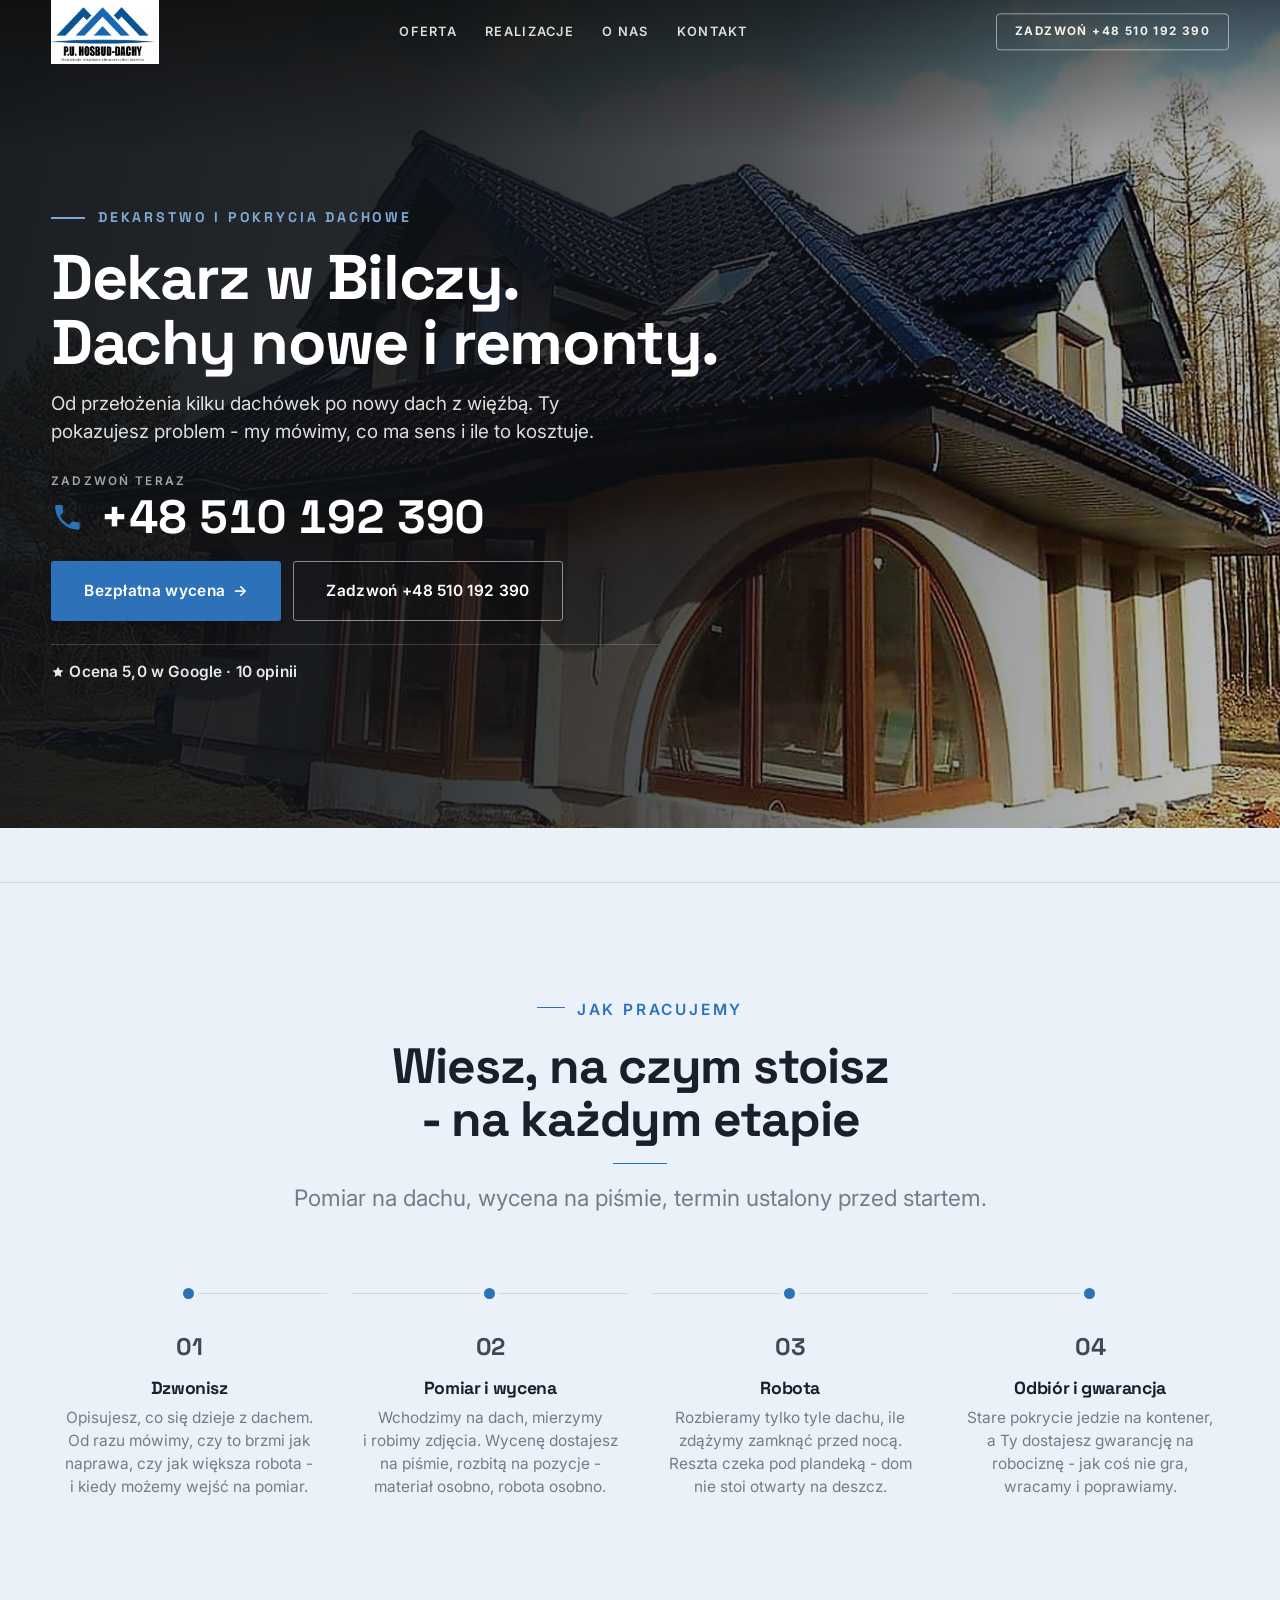
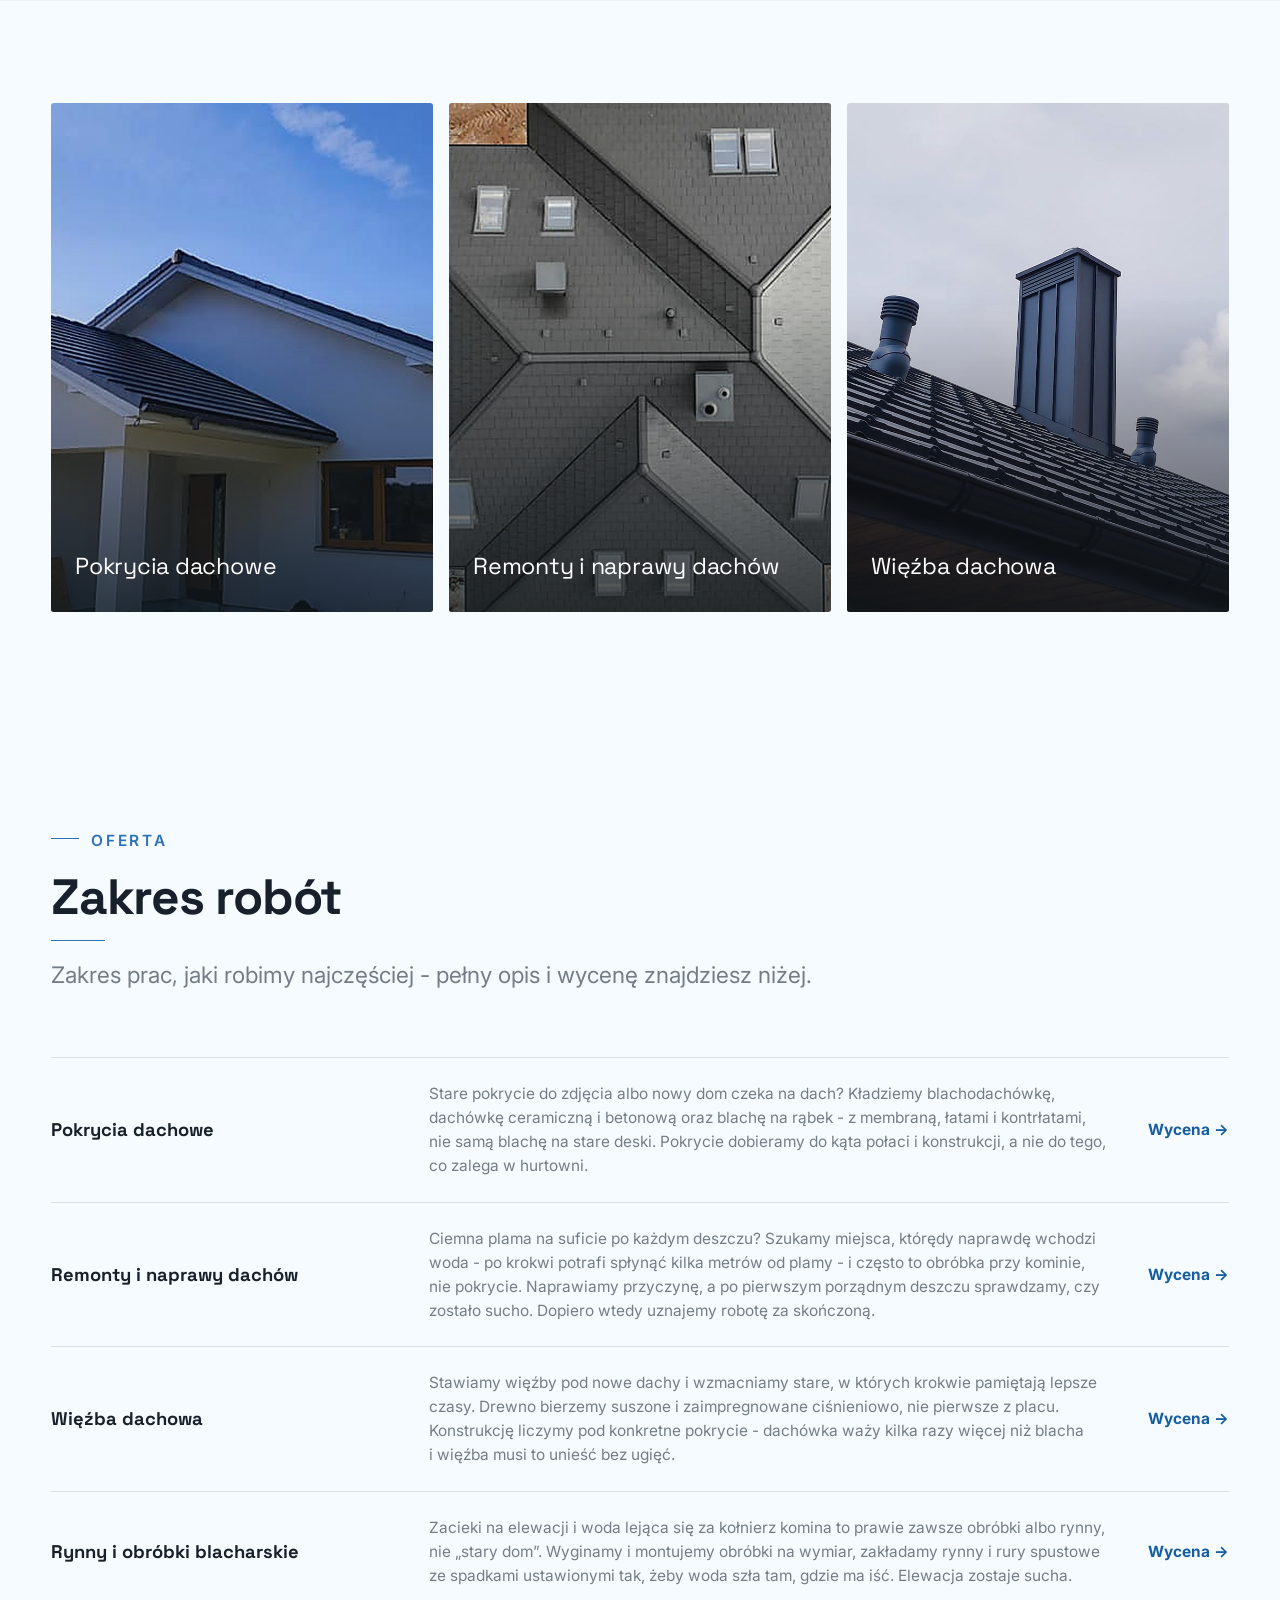
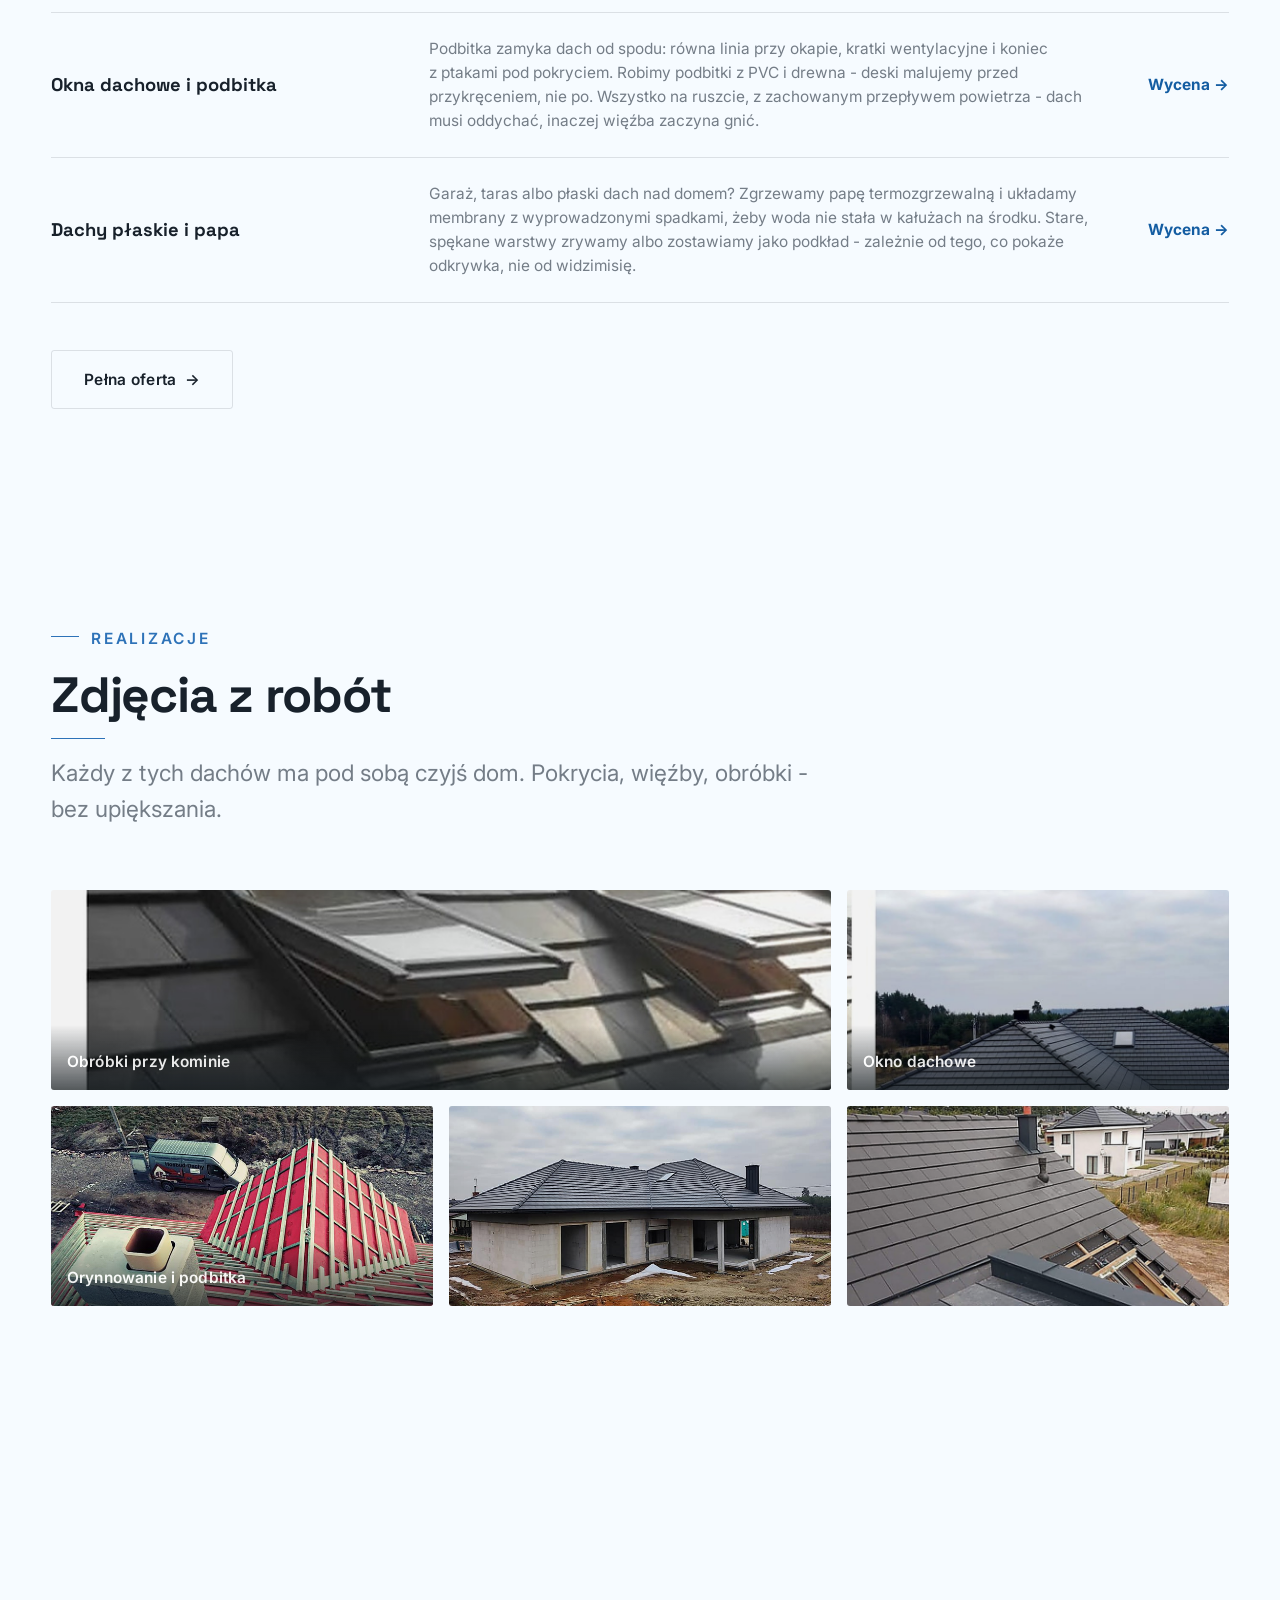
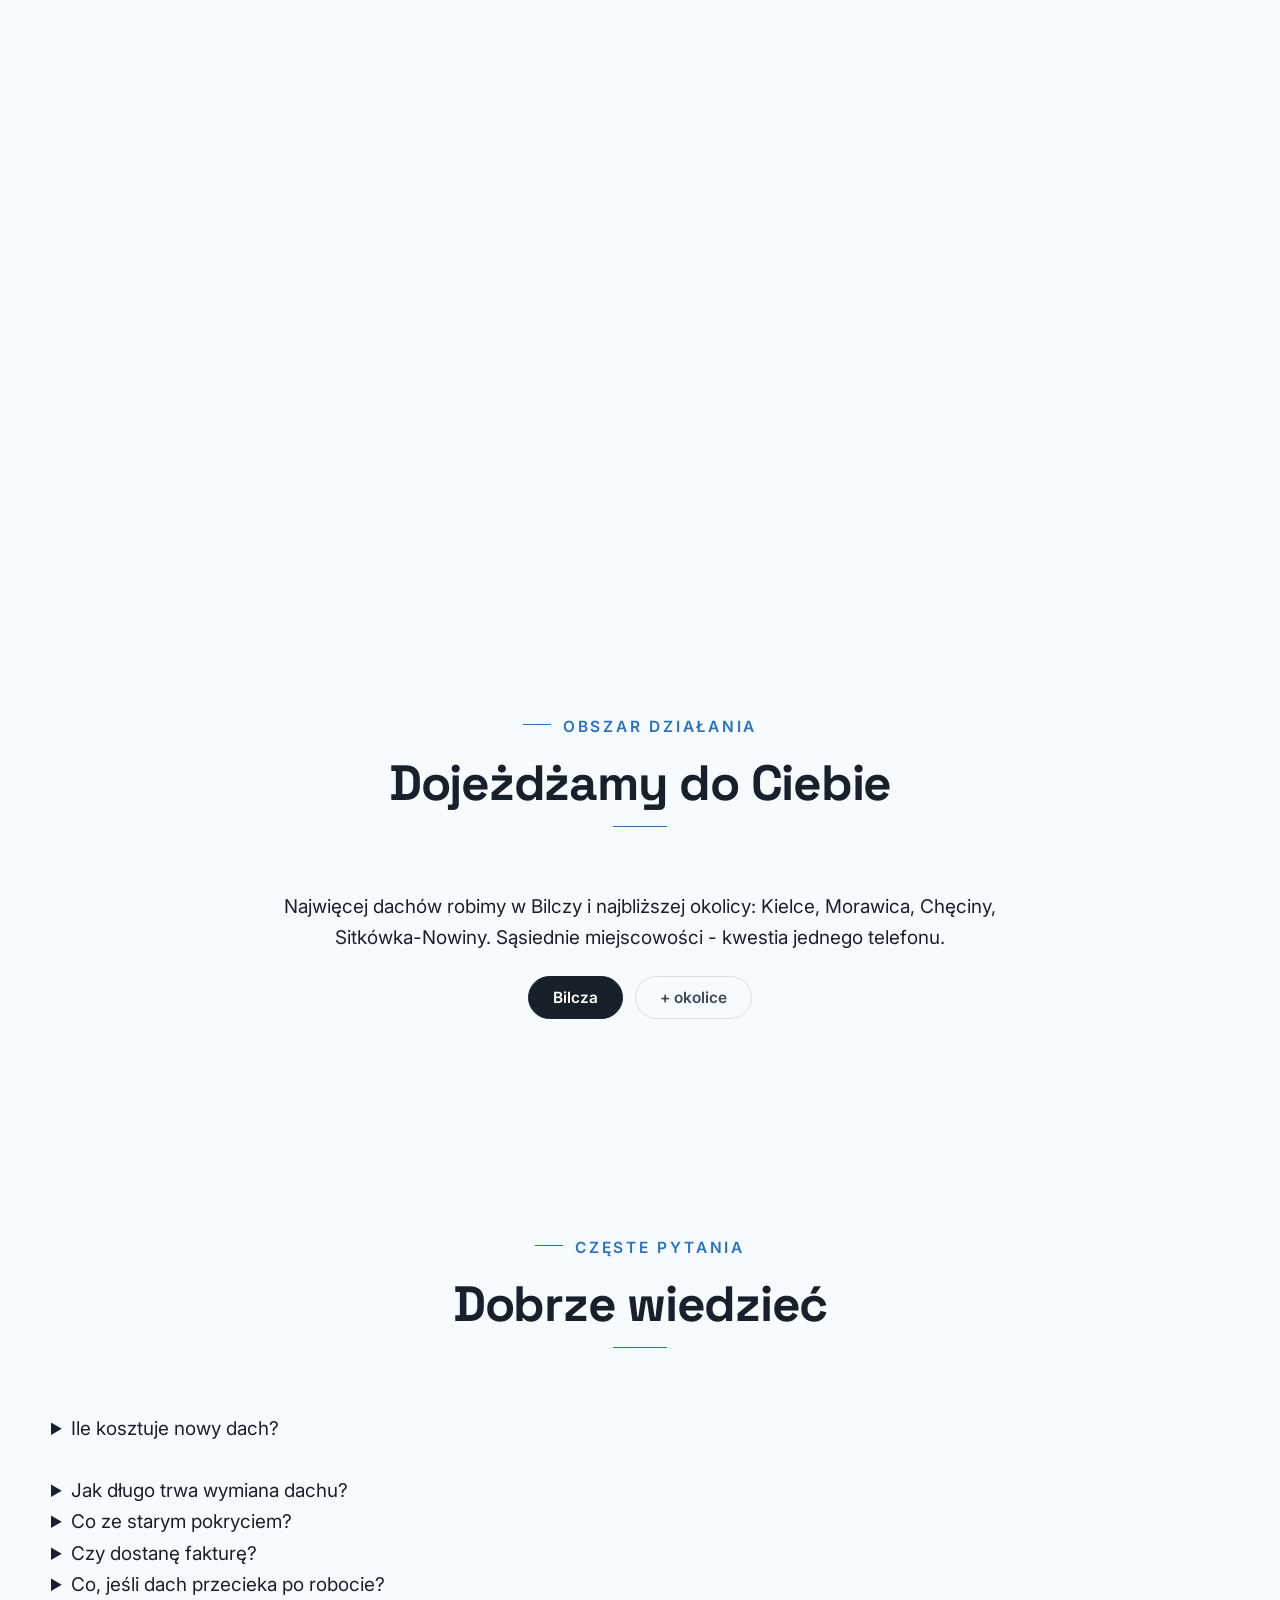
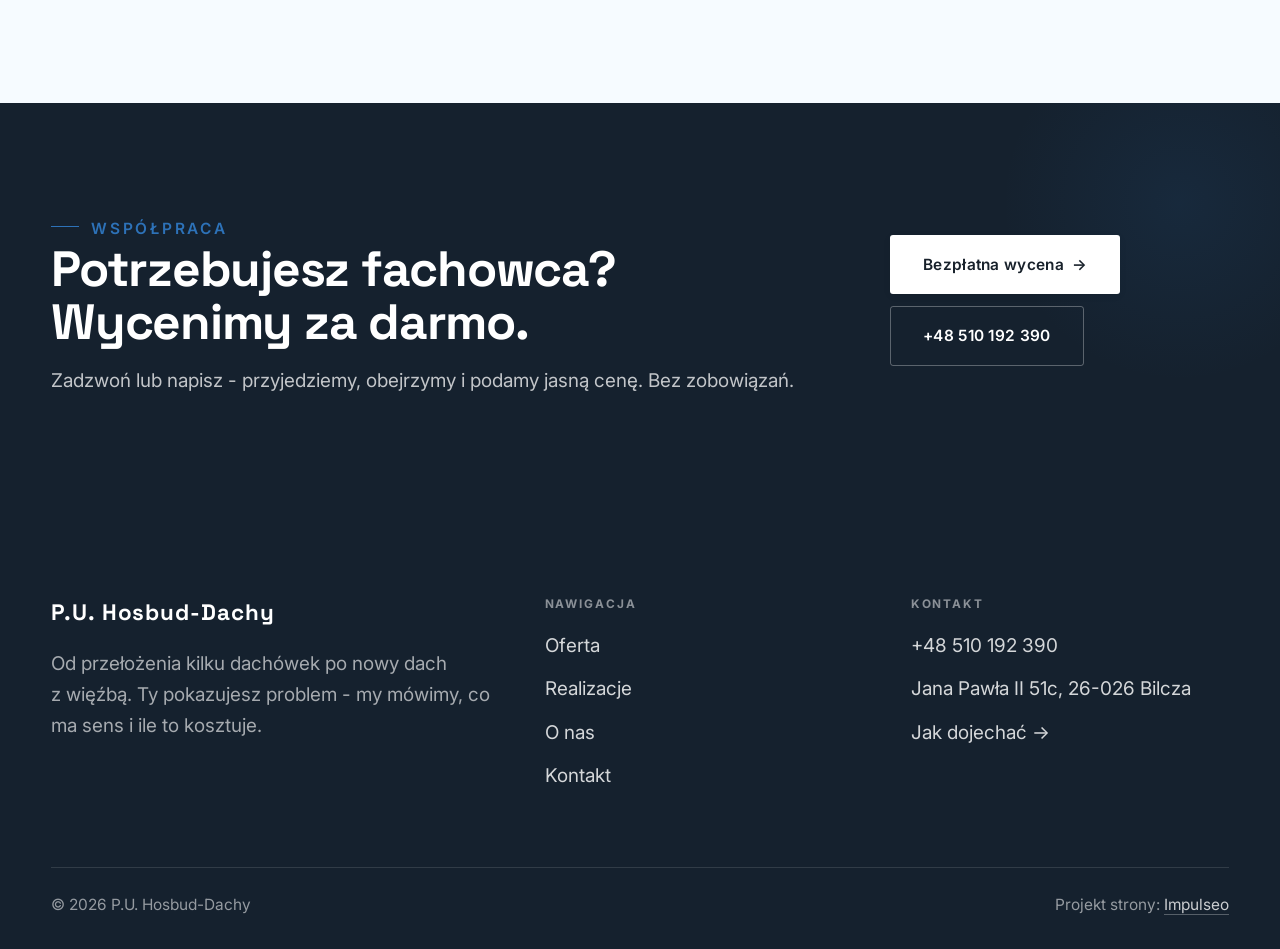
==== index.html @ ce81067b "Strona demo: hosbud-dachy" ====
<!DOCTYPE html>
<html lang="pl">
<head>
<meta charset="UTF-8">
<meta name="viewport" content="width=device-width, initial-scale=1.0">
<title>P.U. Hosbud-Dachy - dekarstwo i pokrycia dachowe</title>
<meta name="description" content="Dekarz w Bilczy: nowe pokrycia, remonty dachów, więźba, rynny i obróbki. Bezpłatny pomiar, cena przed robotą. Zadzwoń: +48 510 192 390.">
<link rel="preconnect" href="https://fonts.googleapis.com">
<link rel="preconnect" href="https://fonts.gstatic.com" crossorigin>
<link href="https://fonts.googleapis.com/css2?family=Space+Grotesk:wght@500;600;700&family=Inter:wght@400;500;600&display=swap" rel="stylesheet">
<link rel="stylesheet" href="assets/styles.css?v=2">
</head>
<body>

<header class="nav">
  <div class="wrap nav-inner">
    <a class="brand brand-has-logo" href="index.html"><img class="brand-logo" src="img/logo.png" alt="P.U. Hosbud-Dachy"></a>
    <nav class="nav-links">
      <a href="oferta.html">Oferta</a>
      <a href="realizacje.html">Realizacje</a>
      <a href="o-nas.html">O nas</a>
      <a href="kontakt.html">Kontakt</a>
      <a href="tel:+48510192390" class="btn btn-accent">Zadzwoń +48 510 192 390</a>
    </nav>
    <button class="nav-toggle" aria-label="Menu"><span></span><span></span><span></span></button>
  </div>
</header>

<section class="hero-fach">
  <img class="hf-photo" src="img/hero.jpg" fetchpriority="high" alt="P.U. Hosbud-Dachy">
  <div class="hf-panel">
    <div class="hf-inner">
      <span class="hf-kicker">Dekarstwo i pokrycia dachowe</span>
      <h1 class="hf-title">Dekarz w Bilczy. Dachy nowe i remonty. <em></em></h1>
      <p class="hf-lead">Od przełożenia kilku dachówek po nowy dach z więźbą. Ty pokazujesz problem - my mówimy, co ma sens i ile to kosztuje.</p>
      <a class="hf-phone" href="tel:+48510192390"><span class="hf-phone-lab">Zadzwoń teraz</span><span class="hf-phone-num"><svg class="ico-tel" width="16" height="16" viewBox="0 0 24 24" fill="none" aria-hidden="true"><path d="M6.6 10.8a15.5 15.5 0 0 0 6.6 6.6l2.2-2.2a1 1 0 0 1 1-.24 11.4 11.4 0 0 0 3.6.58 1 1 0 0 1 1 1V20a1 1 0 0 1-1 1A17 17 0 0 1 3 4a1 1 0 0 1 1-1h3.5a1 1 0 0 1 1 1c0 1.25.2 2.46.58 3.6a1 1 0 0 1-.25 1l-2.23 2.2Z" fill="currentColor"/></svg> +48 510 192 390</span></a>
      <div class="hf-actions">
        <a href="kontakt.html" class="btn btn-accent">Bezpłatna wycena <span class="arr">→</span></a>
        <a href="tel:+48510192390" class="btn btn-ghost hf-ghost">Zadzwoń +48 510 192 390</a>
      </div>
      <div class="hf-trust"><svg class="ico-star" width="14" height="14" viewBox="0 0 24 24" style="vertical-align:-2px" aria-hidden="true"><path d="M12 2.8l2.85 5.8 6.4.93-4.63 4.5 1.1 6.37L12 17.4l-5.72 3 1.1-6.37-4.63-4.5 6.4-.93L12 2.8Z" fill="currentColor"/></svg> Ocena 5,0 w Google · 10 opinii</div>
    </div>
  </div>
</section>
<section class="fach-promise">
  <div class="wrap">
    <ul class="fp-row reveal"><li>Bezpłatna wycena</li><li>Dojazd: Bilcza i okolice</li><li>Gwarancja na robociznę</li></ul>
  </div>
</section>
<section class="proces fachowcy">
  <div class="wrap">
    <div class="head center reveal">
      <span class="eyebrow">Jak pracujemy</span>
      <h2>Wiesz, na czym stoisz - na każdym etapie</h2>
      <p>Pomiar na dachu, wycena na piśmie, termin ustalony przed startem.</p>
    </div>
    <ol class="proces-line">
      <li class="reveal"><span class="pno">01</span><h3>Dzwonisz</h3><p>Opisujesz, co się dzieje z dachem. Od razu mówimy, czy to brzmi jak naprawa, czy jak większa robota - i kiedy możemy wejść na pomiar.</p></li>
      <li class="reveal"><span class="pno">02</span><h3>Pomiar i wycena</h3><p>Wchodzimy na dach, mierzymy i robimy zdjęcia. Wycenę dostajesz na piśmie, rozbitą na pozycje - materiał osobno, robota osobno.</p></li>
      <li class="reveal"><span class="pno">03</span><h3>Robota</h3><p>Rozbieramy tylko tyle dachu, ile zdążymy zamknąć przed nocą. Reszta czeka pod plandeką - dom nie stoi otwarty na deszcz.</p></li>
      <li class="reveal"><span class="pno">04</span><h3>Odbiór i gwarancja</h3><p>Stare pokrycie jedzie na kontener, a Ty dostajesz gwarancję na robociznę - jak coś nie gra, wracamy i poprawiamy.</p></li>
    </ol>
  </div>
</section>
<section class="gateways-band">
  <div class="wrap">
    <div class="gateways">
      <a href="oferta.html" class="gateway reveal"><img src="img/g1.jpg" alt="Pokrycia dachowe" loading="lazy"><span class="g-ttl">Pokrycia dachowe</span></a>
      <a href="oferta.html" class="gateway reveal"><img src="img/g2.jpg" alt="Remonty i naprawy dachów" loading="lazy"><span class="g-ttl">Remonty i naprawy dachów</span></a>
      <a href="oferta.html" class="gateway reveal"><img src="img/g3.jpg" alt="Więźba dachowa" loading="lazy"><span class="g-ttl">Więźba dachowa</span></a>
    </div>
  </div>
</section>
<section class="fach-uslugi">
  <div class="wrap">
    <div class="head reveal">
      <span class="eyebrow">Oferta</span>
      <h2>Zakres robót</h2>
      <p>Zakres prac, jaki robimy najczęściej - pełny opis i wycenę znajdziesz niżej.</p>
    </div>
    <ul class="fu-list">
      <li class="fu-row reveal"><div class="fu-name">Pokrycia dachowe</div><div class="fu-desc">Stare pokrycie do zdjęcia albo nowy dom czeka na dach? Kładziemy blachodachówkę, dachówkę ceramiczną i betonową oraz blachę na rąbek - z membraną, łatami i kontrłatami, nie samą blachę na stare deski. Pokrycie dobieramy do kąta połaci i konstrukcji, a nie do tego, co zalega w hurtowni.</div><a class="fu-cta" href="kontakt.html">Wycena <span class="arr">→</span></a></li>
      <li class="fu-row reveal"><div class="fu-name">Remonty i naprawy dachów</div><div class="fu-desc">Ciemna plama na suficie po każdym deszczu? Szukamy miejsca, którędy naprawdę wchodzi woda - po krokwi potrafi spłynąć kilka metrów od plamy - i często to obróbka przy kominie, nie pokrycie. Naprawiamy przyczynę, a po pierwszym porządnym deszczu sprawdzamy, czy zostało sucho. Dopiero wtedy uznajemy robotę za skończoną.</div><a class="fu-cta" href="kontakt.html">Wycena <span class="arr">→</span></a></li>
      <li class="fu-row reveal"><div class="fu-name">Więźba dachowa</div><div class="fu-desc">Stawiamy więźby pod nowe dachy i wzmacniamy stare, w których krokwie pamiętają lepsze czasy. Drewno bierzemy suszone i zaimpregnowane ciśnieniowo, nie pierwsze z placu. Konstrukcję liczymy pod konkretne pokrycie - dachówka waży kilka razy więcej niż blacha i więźba musi to unieść bez ugięć.</div><a class="fu-cta" href="kontakt.html">Wycena <span class="arr">→</span></a></li>
      <li class="fu-row reveal"><div class="fu-name">Rynny i obróbki blacharskie</div><div class="fu-desc">Zacieki na elewacji i woda lejąca się za kołnierz komina to prawie zawsze obróbki albo rynny, nie „stary dom”. Wyginamy i montujemy obróbki na wymiar, zakładamy rynny i rury spustowe ze spadkami ustawionymi tak, żeby woda szła tam, gdzie ma iść. Elewacja zostaje sucha.</div><a class="fu-cta" href="kontakt.html">Wycena <span class="arr">→</span></a></li>
      <li class="fu-row reveal"><div class="fu-name">Okna dachowe i podbitka</div><div class="fu-desc">Podbitka zamyka dach od spodu: równa linia przy okapie, kratki wentylacyjne i koniec z ptakami pod pokryciem. Robimy podbitki z PVC i drewna - deski malujemy przed przykręceniem, nie po. Wszystko na ruszcie, z zachowanym przepływem powietrza - dach musi oddychać, inaczej więźba zaczyna gnić.</div><a class="fu-cta" href="kontakt.html">Wycena <span class="arr">→</span></a></li>
      <li class="fu-row reveal"><div class="fu-name">Dachy płaskie i papa</div><div class="fu-desc">Garaż, taras albo płaski dach nad domem? Zgrzewamy papę termozgrzewalną i układamy membrany z wyprowadzonymi spadkami, żeby woda nie stała w kałużach na środku. Stare, spękane warstwy zrywamy albo zostawiamy jako podkład - zależnie od tego, co pokaże odkrywka, nie od widzimisię.</div><a class="fu-cta" href="kontakt.html">Wycena <span class="arr">→</span></a></li>
    </ul>
    <div style="margin-top:var(--space-7)" class="reveal"><a href="oferta.html" class="btn btn-ghost">Pełna oferta <span class="arr">→</span></a></div>
  </div>
</section>
<section>
  <div class="wrap">
    <div class="head reveal">
      <span class="eyebrow">Realizacje</span>
      <h2>Zdjęcia z robót</h2>
      <p>Każdy z tych dachów ma pod sobą czyjś dom. Pokrycia, więźby, obróbki - bez upiększania.</p>
    </div>
    <div class="gallery">
      <div class="tile t-two3 reveal"><img src="img/g4.jpg" alt="Obróbki przy kominie" loading="lazy"><div class="cap">Obróbki przy kominie</div></div>
      <div class="tile t-third reveal"><img src="img/g5.jpg" alt="Okno dachowe" loading="lazy"><div class="cap">Okno dachowe</div></div>
      <div class="tile t-third reveal"><img src="img/g6.jpg" alt="Orynnowanie i podbitka" loading="lazy"><div class="cap">Orynnowanie i podbitka</div></div>
      <div class="tile t-third reveal"><img src="img/g7.jpg" alt="P.U. Hosbud-Dachy" loading="lazy"></div>
      <div class="tile t-third reveal"><img src="img/g8.jpg" alt="P.U. Hosbud-Dachy" loading="lazy"></div>
    </div>
    <div style="margin-top:var(--space-7)" class="reveal"><a href="realizacje.html" class="btn btn-accent">Pełna galeria <span class="arr">→</span></a></div>
  </div>
</section>
<section class="opinie">
  <div class="wrap">
    <div class="head center reveal">
      <span class="eyebrow">Opinie</span>
      <h2>Co mówią klienci</h2>
    </div>
    <div class="opinie-grid">
      <figure class="op-card reveal"><span class="op-star"><svg class="ico-star" width="14" height="14" viewBox="0 0 24 24" style="vertical-align:-2px" aria-hidden="true"><path d="M12 2.8l2.85 5.8 6.4.93-4.63 4.5 1.1 6.37L12 17.4l-5.72 3 1.1-6.37-4.63-4.5 6.4-.93L12 2.8Z" fill="currentColor"/></svg><svg class="ico-star" width="14" height="14" viewBox="0 0 24 24" style="vertical-align:-2px" aria-hidden="true"><path d="M12 2.8l2.85 5.8 6.4.93-4.63 4.5 1.1 6.37L12 17.4l-5.72 3 1.1-6.37-4.63-4.5 6.4-.93L12 2.8Z" fill="currentColor"/></svg><svg class="ico-star" width="14" height="14" viewBox="0 0 24 24" style="vertical-align:-2px" aria-hidden="true"><path d="M12 2.8l2.85 5.8 6.4.93-4.63 4.5 1.1 6.37L12 17.4l-5.72 3 1.1-6.37-4.63-4.5 6.4-.93L12 2.8Z" fill="currentColor"/></svg><svg class="ico-star" width="14" height="14" viewBox="0 0 24 24" style="vertical-align:-2px" aria-hidden="true"><path d="M12 2.8l2.85 5.8 6.4.93-4.63 4.5 1.1 6.37L12 17.4l-5.72 3 1.1-6.37-4.63-4.5 6.4-.93L12 2.8Z" fill="currentColor"/></svg><svg class="ico-star" width="14" height="14" viewBox="0 0 24 24" style="vertical-align:-2px" aria-hidden="true"><path d="M12 2.8l2.85 5.8 6.4.93-4.63 4.5 1.1 6.37L12 17.4l-5.72 3 1.1-6.37-4.63-4.5 6.4-.93L12 2.8Z" fill="currentColor"/></svg></span><blockquote>Rzadko się zdarza zeby ktoś tak przykładał uwagę do szczegółów jak chłopaki z Hosbud. Wszytko zrobione od linijki, wykończenie na najwyższym możliwym poziomie. Do tego pełen profesjonalizm, uczciwość i zaangażowanie.</blockquote><span class="op-autor">Kamil Stepien</span></figure>
      <figure class="op-card reveal"><span class="op-star"><svg class="ico-star" width="14" height="14" viewBox="0 0 24 24" style="vertical-align:-2px" aria-hidden="true"><path d="M12 2.8l2.85 5.8 6.4.93-4.63 4.5 1.1 6.37L12 17.4l-5.72 3 1.1-6.37-4.63-4.5 6.4-.93L12 2.8Z" fill="currentColor"/></svg><svg class="ico-star" width="14" height="14" viewBox="0 0 24 24" style="vertical-align:-2px" aria-hidden="true"><path d="M12 2.8l2.85 5.8 6.4.93-4.63 4.5 1.1 6.37L12 17.4l-5.72 3 1.1-6.37-4.63-4.5 6.4-.93L12 2.8Z" fill="currentColor"/></svg><svg class="ico-star" width="14" height="14" viewBox="0 0 24 24" style="vertical-align:-2px" aria-hidden="true"><path d="M12 2.8l2.85 5.8 6.4.93-4.63 4.5 1.1 6.37L12 17.4l-5.72 3 1.1-6.37-4.63-4.5 6.4-.93L12 2.8Z" fill="currentColor"/></svg><svg class="ico-star" width="14" height="14" viewBox="0 0 24 24" style="vertical-align:-2px" aria-hidden="true"><path d="M12 2.8l2.85 5.8 6.4.93-4.63 4.5 1.1 6.37L12 17.4l-5.72 3 1.1-6.37-4.63-4.5 6.4-.93L12 2.8Z" fill="currentColor"/></svg><svg class="ico-star" width="14" height="14" viewBox="0 0 24 24" style="vertical-align:-2px" aria-hidden="true"><path d="M12 2.8l2.85 5.8 6.4.93-4.63 4.5 1.1 6.37L12 17.4l-5.72 3 1.1-6.37-4.63-4.5 6.4-.93L12 2.8Z" fill="currentColor"/></svg></span><blockquote>Firma godna polecenia. Estetyka i jakość wykonania dachu na najwyższym poziomie. Ponadto pomysłowość i elastyczność całej ekipy Hosbud zasługuje na na wysoką ocenę. Dach rewelacyjny :)</blockquote><span class="op-autor">Marcin Musiał</span></figure>
    </div>
  </div>
</section>
<section class="obszar">
  <div class="wrap">
    <div class="head center reveal">
      <span class="eyebrow">Obszar działania</span>
      <h2>Dojeżdżamy do Ciebie</h2>
    </div>
    <p class="obszar-txt reveal" style="text-align:center;max-width:60ch;margin:0 auto 1.4rem">Najwięcej dachów robimy w Bilczy i najbliższej okolicy: Kielce, Morawica, Chęciny, Sitkówka-Nowiny. Sąsiednie miejscowości - kwestia jednego telefonu.</p>
    <ul class="obszar-list reveal"><li class="is-home">Bilcza</li><li>+ okolice</li></ul>
  </div>
</section>
<section class="faq-klinika">
  <div class="wrap">
    <div class="head center reveal">
      <span class="eyebrow">Częste pytania</span>
      <h2>Dobrze wiedzieć</h2>
    </div>
    <div class="faq-list">
      <details class="faq-item reveal"><summary>Ile kosztuje nowy dach?</summary><p>Najwięcej robi pokrycie i skomplikowanie bryły - dwa kominy i trzy lukarny to inna robota niż prosta dwuspadówka. Dlatego wyceniamy dopiero po wejściu na dach, za to na piśmie.</p></details>
      <details class="faq-item reveal"><summary>Czy pomiar i wycena są płatne?</summary><p>Nie. Pomiar i wycena w Bilczy i najbliższej okolicy są bezpłatne i do niczego nie zobowiązują.</p></details>
      <details class="faq-item reveal"><summary>Jak długo trwa wymiana dachu?</summary><p>Typowy dom to zwykle tydzień, dwa - zależnie od pokrycia i pogody. Termin i czas roboty znasz przed startem, a o przesunięciu przez pogodę mówimy od razu, nie po fakcie.</p></details>
      <details class="faq-item reveal"><summary>Co ze starym pokryciem?</summary><p>Rozbiórka i wywóz są w wycenie, chyba że umówimy się inaczej. Stary eternit oddajemy firmie z uprawnieniami do azbestu - tego nie wolno wywieźć byle gdzie i nie ma co ryzykować.</p></details>
      <details class="faq-item reveal"><summary>Czy dostanę fakturę?</summary><p>Tak - VAT albo paragon, jak wolisz. Przy większych dachach rozliczamy się etapami, po odebranej robocie.</p></details>
      <details class="faq-item reveal"><summary>Co, jeśli dach przecieka po robocie?</summary><p>Wracamy i sprawdzamy, gdzie puściło. Nasza robota - poprawiamy za darmo; przyczyna gdzie indziej - pokazujemy zdjęcia i mówimy, co z tym zrobić.</p></details>
    </div>
  </div>
</section>
<section class="cta">
  <div class="wrap">
    <div class="reveal">
      <span class="eyebrow">Współpraca</span>
      <h2>Potrzebujesz fachowca? Wycenimy za darmo.</h2>
      <p>Zadzwoń lub napisz - przyjedziemy, obejrzymy i podamy jasną cenę. Bez zobowiązań.</p>
    </div>
    <div class="cta-actions reveal">
      <a href="kontakt.html" class="btn btn-light">Bezpłatna wycena <span class="arr">→</span></a>
      <a href="tel:+48510192390" class="btn btn-ghost" style="color:#fff;border-color:rgba(255,255,255,.3)">+48 510 192 390</a>
    </div>
  </div>
</section>

<footer>
  <div class="wrap">
    <div class="foot-grid">
      <div class="foot-brand">
        <div class="name">P.U. Hosbud-Dachy</div>
        <p>Od przełożenia kilku dachówek po nowy dach z więźbą. Ty pokazujesz problem - my mówimy, co ma sens i ile to kosztuje.</p>
      </div>
      <div class="foot-col">
        <h4>Nawigacja</h4>
        <a href="oferta.html">Oferta</a>
        <a href="realizacje.html">Realizacje</a>
        <a href="o-nas.html">O nas</a>
        <a href="kontakt.html">Kontakt</a>
      </div>
      <div class="foot-col">
        <h4>Kontakt</h4>
        <a href="tel:+48510192390">+48 510 192 390</a>
        <p>Jana Pawła II 51c, 26-026 Bilcza</p>
        <a href="https://www.google.com/maps?cid=15109233622421349000" target="_blank" rel="noopener">Jak dojechać →</a>
      </div>
    </div>
    <div class="foot-bot">
      <span>© 2026 P.U. Hosbud-Dachy</span>
      <span>Projekt strony: <a class="foot-credit" href="https://impulseo.pl" target="_blank" rel="noopener">Impulseo</a></span>
    </div>
  </div>
</footer>
<div class="sticky-call"><a class="sc-call" href="tel:+48510192390"><svg class="ico-tel" width="16" height="16" viewBox="0 0 24 24" fill="none" aria-hidden="true"><path d="M6.6 10.8a15.5 15.5 0 0 0 6.6 6.6l2.2-2.2a1 1 0 0 1 1-.24 11.4 11.4 0 0 0 3.6.58 1 1 0 0 1 1 1V20a1 1 0 0 1-1 1A17 17 0 0 1 3 4a1 1 0 0 1 1-1h3.5a1 1 0 0 1 1 1c0 1.25.2 2.46.58 3.6a1 1 0 0 1-.25 1l-2.23 2.2Z" fill="currentColor"/></svg> Zadzwoń</a><a class="sc-quote" href="kontakt.html">Bezpłatna wycena</a></div>

<script src="assets/main.js"></script>
</body>
</html>
---- assets/styles.css ----
/* ============================================================
   STOLBASZ — premium, architektoniczny B2B fit-out
   Jasna paleta, zero brązu. System wg premium-web-craft.
   Projekt strony: Impulseo (impulseo.pl)
   ============================================================ */

:root{
  /* PALETA — jasna, architektoniczna, chłodna */
  --paper:#F4F6F8;          /* główne tło */
  --paper-2:#E7EBEF;        /* sekcje alternatywne (chłodny jasny szary) */
  --paper-3:#E7EBEF;        /* delikatne wypełnienia */
  --ink:#15212E;            /* tekst główny — chłodny grafit */
  --ink-soft:#243443;       /* nagłówki drugorzędne */
  --muted:#6B7785;          /* tekst poboczny */
  --line:rgba(21,33,46,.12);/* hairline */
  --accent:#E8A317;         /* stonowany petrol-slate — jedyny akcent */
  --accent-d:#C9870C;
  --accent-soft:rgba(232,163,23,.10);
  --dark:#15212E;           /* sekcje ciemne (stopka/CTA) */

  /* HOVER ZDJĘĆ — JEDEN standard dla całego silnika (decyzja K. 04.08.2026, artefakt z wariantami).
     Delikatny zoom 1.02 + rozjaśnienie. Dawne scale(1.05) ODRZUCONE: skakał kadr.
     Spoczynek lekko przygaszony, ale TYLKO tam, gdzie jest mysz (@media hover:hover) —
     na telefonie zdjęcia zostają w pełnej jasności. */
  --img-zoom:1.02;
  --img-rest:brightness(.95) saturate(.99);
  --img-hot:brightness(1.06) saturate(1.05);
  --img-dur:.55s;

  /* ODSTĘPY — skala 4/8 */
  --space-1:4px; --space-2:8px; --space-3:12px; --space-4:16px; --space-5:24px;
  --space-6:32px; --space-7:48px; --space-8:64px; --space-9:96px; --space-10:128px;

  /* TYPOGRAFIA — fluid clamp() (skala podbita 16.07.2026: większe, czytelniejsze litery — uwaga Adama) */
  --text-sm:clamp(.9rem,.87rem + .12vw,1rem);
  --text-base:clamp(1.08rem,1.04rem + .18vw,1.2rem);
  --text-lg:clamp(1.24rem,1.15rem + .34vw,1.44rem);
  --text-h3:clamp(1.34rem,1.22rem + .55vw,1.66rem);
  --text-h2:clamp(2.1rem,1.66rem + 2.1vw,3.1rem);
  --text-h1:clamp(2.9rem,2.1rem + 4vw,5.1rem);

  /* PROMIENIE — architektoniczne, raczej ostre */
  --r-sm:3px; --r-md:6px; --r-lg:10px;

  /* RUCH */
  --ease:cubic-bezier(.25,.46,.45,.94); --dur:.24s;

  /* CIENIE — miękkie, warstwowe */
  --sh-sm:0 1px 2px rgba(16,24,32,.04), 0 2px 8px rgba(16,24,32,.05);
  --sh-md:0 2px 6px rgba(16,24,32,.05), 0 12px 28px -8px rgba(16,24,32,.12);
  --sh-lg:0 6px 14px rgba(16,24,32,.07), 0 26px 56px -18px rgba(16,24,32,.22);

  --hairline:1px solid var(--line);

  --font-display:'Space Grotesk','Inter',sans-serif;
  --font-body:'Inter',sans-serif;
}

*{box-sizing:border-box;margin:0;padding:0}
html{scroll-behavior:smooth}
body{
  font-family:var(--font-body);
  font-size:var(--text-base);
  line-height:1.65;
  color:var(--ink);
  background:var(--paper);
  -webkit-font-smoothing:antialiased;
  text-rendering:optimizeLegibility;
}
img{max-width:100%;display:block}
a{color:inherit;text-decoration:none}

.wrap{width:min(92%,1180px);margin-inline:auto}
section{padding-block:clamp(52px,6.5vw,96px)}

h1,h2,h3{font-family:var(--font-display);font-weight:700;line-height:1.08;letter-spacing:-.02em;color:var(--ink)}
h1{font-size:var(--text-h1);letter-spacing:-.035em}
h2{font-size:var(--text-h2);letter-spacing:-.025em}
h3{font-size:var(--text-h3)}
/* MIARA — długość wiersza. WCAG 2.2 SC 1.4.8: max 80 znaków; Butterick: 45–90.
   68ch daje realnie 72–78 znaków polskiego tekstu, czyli z zapasem pod granicą.
   Wcześniej limit miał TYLKO <p> — <li>, <blockquote> i <dd> nie miały żadnego,
   i to jedyny powód, dla którego 23 bloki na dwóch oddanych stronach jadą po
   83–106 znaków w wierszu (pomiar 07.08.2026, bramka `miara`).
   ⚠️ Listy i definicje ograniczamy TYLKO bez klasy: `ul`/`ol` z klasą to u nas
   układ (siatki kafli, menu), a nie tekst ciągły — tam miarę wyznacza układ. */
:root{ --miara:68ch }
p{max-width:min(100%,var(--miara))}
blockquote,
ul:not([class])>li, ol:not([class])>li,
dl:not([class])>dd{max-width:min(100%,var(--miara))}

/* ⚠️ Świadomie BEZ wyjątku `.tile p,.card p,.svc p{max-width:none}`, choć nasuwa się sam:
   te akapity BYŁY już ograniczone (stare `p{max-width:65ch}`), więc „wyjątek" nie odblokowałby
   niczego nowego — tylko ROZLUŹNIŁ stan sprzed zmiany na wszystkich demach naraz.
   `figcaption` żadna z reguł wyżej nie dotyczy, więc też nie potrzebuje zwolnienia. */

/* ŁAMANIE. `balance` wyrównuje długości wierszy w nagłówku, `pretty` pilnuje ostatniego
   wiersza akapitu, żeby nie został w nim jeden wyraz. Obsługiwane od Chrome 117 /
   Safari 17.5; starsze przeglądarki po prostu ignorują tę własność.
   `text-wrap:pretty` nie występowało dotąd ANI RAZ w silniku ani w repo klientów. */
h1,h2,h3,.lead,.lede{text-wrap:balance}
p,li,blockquote,dd{text-wrap:pretty}

.eyebrow{
  font-family:var(--font-body);
  font-size:var(--text-sm);
  font-weight:600;
  letter-spacing:.18em;
  text-transform:uppercase;
  color:var(--accent);
  display:inline-flex;align-items:center;gap:var(--space-3);
}
/* flex:none + margin-top = kreska trzyma się PIERWSZEJ linii. Wcześniej align-items:center
   centrowało ją względem całego bloku i przy zawinięciu (długi kicker typu
   „…WNĘTRZ · LESZNO · OD 2019") druga linia lądowała z brzydkim wcięciem. */
.eyebrow{align-items:flex-start}
.eyebrow>*,.eyebrow{text-wrap:balance}   /* dlugi kicker lamal sie na sierote typu samo „2019" w drugiej linii */
.eyebrow::before{content:"";width:28px;height:1px;background:var(--accent);display:inline-block;flex:none;margin-top:.62em}

.muted{color:var(--muted)}
.lead{font-size:var(--text-lg);line-height:1.55;color:var(--ink-soft);max-width:50ch}

/* ---------- BUTTONS ---------- */
.btn{
  display:inline-flex;align-items:center;gap:var(--space-2);
  font-weight:600;font-size:var(--text-sm);letter-spacing:.02em;
  padding:var(--space-4) var(--space-6);
  border-radius:var(--r-sm);
  transition:transform var(--dur) var(--ease),box-shadow var(--dur) var(--ease),background var(--dur) var(--ease);
  cursor:pointer;border:1px solid transparent;
}
.btn-accent{background:var(--accent);color:#fff;box-shadow:var(--sh-sm)}
.btn-accent:hover{background:var(--accent-d);transform:translateY(-2px);box-shadow:var(--sh-md)}
.btn-accent:active{transform:translateY(0);box-shadow:var(--sh-sm)}
.btn-ghost{background:transparent;color:var(--ink);border-color:var(--line)}
.btn-ghost:hover{border-color:var(--accent);color:var(--accent);transform:translateY(-2px)}
.btn-light{background:#fff;color:var(--ink);box-shadow:var(--sh-sm)}
.btn-light:hover{transform:translateY(-2px);box-shadow:var(--sh-md)}
.btn .arr{transition:transform var(--dur) var(--ease)}
.btn:hover .arr{transform:translateX(4px)}

/* ---------- NAV ---------- */
.nav{
  position:sticky;top:0;z-index:50;
  background:color-mix(in srgb,var(--paper) 88%,transparent);
  backdrop-filter:saturate(140%) blur(10px);
  border-bottom:var(--hairline);
}
.nav-inner{display:flex;align-items:center;justify-content:space-between;gap:var(--space-5);height:72px}
/* ANTY-NACHODZENIE (K. 05.08.2026): długa nazwa firmy + przycisk z pełnym numerem nie mieściły się w pasku
   i flex ściskał linki PONIŻEJ ich treści - "Kontakt" wchodził na ramkę "Zadzwoń +48 ...". Teraz ustępuje
   nazwa marki (skrót wielokropkiem), a menu i przycisk nigdy się nie kurczą ani nie zachodzą na siebie. */
.brand{display:flex;flex-direction:column;line-height:1;min-width:0;flex:0 1 auto}
.brand .name{font-family:var(--font-display);font-weight:800;font-size:1.35rem;letter-spacing:.04em;white-space:nowrap;overflow:hidden;text-overflow:ellipsis}
.brand .sub{font-size:.62rem;letter-spacing:.34em;text-transform:uppercase;color:var(--muted);margin-top:5px;white-space:nowrap;overflow:hidden;text-overflow:ellipsis}
.nav-links{display:flex;align-items:center;gap:var(--space-6);flex:0 0 auto}
.nav-links a{font-size:var(--text-sm);font-weight:500;color:var(--ink-soft);position:relative;padding-block:4px;white-space:nowrap;transition:color var(--dur) var(--ease)}
.nav-links a::after{content:"";position:absolute;left:0;bottom:0;width:0;height:1.5px;background:var(--accent);transition:width var(--dur) var(--ease)}
.nav-links a:hover,.nav-links a.active{color:var(--ink)}
.nav-links a:hover::after,.nav-links a.active::after{width:100%}
.nav-links .btn{padding:var(--space-2) var(--space-5)}
/* przyciski w nav: właściwy kolor (przebij .nav-links a) + bez podkreślenia */
.nav-links a.btn-accent{color:#fff}
.nav-links a.btn-ghost,.nav-links a.btn-light{color:var(--ink)}
.nav-links a.btn::after{display:none}
.nav-toggle{display:none;background:none;border:none;cursor:pointer;flex-direction:column;gap:5px;padding:8px}
.nav-toggle span{width:24px;height:2px;background:var(--ink);transition:var(--dur)}
/* Ciasny zakres MIĘDZY menu mobilnym a pełnym pulpitem: zbijamy odstępy i nazwę marki,
   żeby wszystko zmieściło się naturalnie, zanim w ogóle dojdzie do skracania wielokropkiem. */
@media(max-width:1280px) and (min-width:921px){
  .nav-links{gap:var(--space-4)}
  .nav-links .btn{padding:var(--space-2) var(--space-4)}
  .brand .name{font-size:1.15rem}
}

/* ---------- HERO (split) ---------- */
.hero{position:relative;overflow:hidden;border-bottom:var(--hairline)}
.hero-grid{display:grid;grid-template-columns:1.05fr .95fr;gap:clamp(24px,4vw,60px);align-items:center;
  padding-block:clamp(36px,4.5vw,64px)}
.hero-copy .eyebrow{margin-bottom:var(--space-5)}
.hero-copy h1{margin-bottom:var(--space-5)}
.hero-copy .lead{margin-bottom:var(--space-7)}
.hero-actions{display:flex;flex-wrap:wrap;gap:var(--space-4)}
.hero-art{position:relative;aspect-ratio:4/3;border-radius:var(--r-lg);overflow:hidden;box-shadow:var(--sh-lg)}
.hero-art img{width:100%;height:100%;object-fit:cover}
.hero-art::after{content:"";position:absolute;inset:0;background:linear-gradient(180deg,transparent 55%,rgba(18,24,28,.28))}
.hero-badge{position:absolute;left:var(--space-5);bottom:var(--space-5);z-index:2;
  background:rgba(252,252,251,.94);backdrop-filter:blur(4px);
  border-radius:var(--r-md);padding:var(--space-4) var(--space-5);box-shadow:var(--sh-md);max-width:78%}
.hero-badge strong{display:block;font-family:var(--font-display);font-size:1rem;letter-spacing:-.01em}
.hero-badge span{font-size:var(--text-sm);color:var(--muted)}

/* ---------- HERO duży / kinowy (strona główna) ---------- */
.hero-cine{position:relative;min-height:clamp(560px,82vh,840px);min-height:clamp(560px,82svh,840px);display:flex;align-items:center;overflow:hidden;border-bottom:var(--hairline)}
.hero-cine>img{position:absolute;inset:0;width:100%;height:100%;object-fit:cover;z-index:0}
.hero-cine::after{content:"";position:absolute;inset:0;z-index:1;
  background:linear-gradient(95deg,rgba(13,18,23,.86) 0%,rgba(13,18,23,.64) 32%,rgba(13,18,23,.24) 62%,rgba(13,18,23,.04) 100%)}
.hero-cine .wrap{position:relative;z-index:2;padding-block:var(--space-8)}
.hero-cine .hero-copy{max-width:660px}
.hero-cine .eyebrow{color:#fff;margin-bottom:var(--space-5)}
.hero-cine .eyebrow::before{background:#fff}
.hero-cine h1{color:#fff;margin-bottom:var(--space-5);font-size:clamp(2.9rem,2rem + 4.4vw,5.2rem);text-wrap:balance}
.hero-cine .lead{color:rgba(255,255,255,.92);max-width:48ch;margin-bottom:var(--space-7)}
.hero-cine .hero-actions{display:flex;flex-wrap:wrap;gap:var(--space-4)}
/* NISKIE OKNO (laptop z dokiem i paskami przeglądarki ma ~700-780 px wysokości widoku):
   H1 do 5.2rem + długi lead nie mieściły się i przyciski wypadały POD krawędź ekranu -
   klient widział stronę bez ani jednego CTA. Skalujemy w dół, zamiast przycinać treść. */
@media(min-width:821px) and (max-height:820px){
  .hero-cine{min-height:clamp(520px,94svh,780px)}
  .hero-cine .wrap{padding-block:var(--space-6)}
  .hero-cine h1{font-size:clamp(2.2rem,1.5rem + 2.6vw,3.6rem);margin-bottom:var(--space-4)}
  .hero-cine .eyebrow{margin-bottom:var(--space-4)}
  .hero-cine .lead{margin-bottom:var(--space-5);max-width:44ch}
}
@media(max-width:680px){
  .hero-cine{min-height:clamp(520px,76vh,640px);min-height:clamp(520px,76svh,640px);align-items:flex-end}
  .hero-cine::after{background:linear-gradient(0deg,rgba(13,18,23,.9) 6%,rgba(13,18,23,.45) 55%,rgba(13,18,23,.25) 100%)}
  .hero-cine .wrap{padding-bottom:var(--space-9)}
  /* TELEFON (~90% oglądających): lead potrafił zająć 8 linii i zepchnąć CTA poza pierwszy ekran.
     Zwężamy interlinię i skalę - treści nie ucinamy, bo to ona sprzedaje. */
  .hero-cine .lead{font-size:.98rem;line-height:1.5;margin-bottom:var(--space-5)}
  .hero-cine .eyebrow{font-size:.72rem;letter-spacing:.13em;margin-bottom:var(--space-4)}
  .hero-cine .eyebrow::before{width:20px}
  .hero-cine h1{margin-bottom:var(--space-4)}
}

/* full-bleed hero variant (podstrony) */
.pagehead{position:relative;min-height:46vh;min-height:46svh;display:flex;align-items:flex-end;overflow:hidden;border-bottom:var(--hairline)}
.pagehead img{position:absolute;inset:0;width:100%;height:100%;object-fit:cover}
.pagehead::after{content:"";position:absolute;inset:0;background:linear-gradient(180deg,rgba(18,24,28,.25),rgba(18,24,28,.62))}
.pagehead .wrap{position:relative;z-index:2;padding-block:var(--space-9);color:#fff}
.pagehead h1{color:#fff;max-width:18ch}
.pagehead .eyebrow{color:#fff}
.pagehead .eyebrow::before{background:#fff}
.pagehead p{color:rgba(255,255,255,.86);margin-top:var(--space-4);max-width:54ch}

/* ---------- STRIP (pasek skrótów / liczby) ---------- */
.strip{background:var(--dark);color:#fff}
/* PASEK HASEŁ — standard 04.08.2026 (decyzja K.): 5 haseł w JEDNYM rzędzie, tekst WYŚRODKOWANY,
   węższe marginesy boczne niż reszta strony (pasek ma iść szerzej), równe wysokości kolumn. */
.strip .wrap{width:min(96%,1440px);display:grid;grid-template-columns:repeat(5,1fr);
  gap:var(--space-5);padding-block:var(--space-7);align-items:stretch}
.strip .item .k{font-family:var(--font-display);font-size:clamp(1.05rem,.82rem + .85vw,1.55rem);
  font-weight:800;letter-spacing:-.02em;color:#fff;line-height:1.18;text-wrap:balance}
.strip .item .v{font-size:var(--text-sm);color:rgba(255,255,255,.66);margin-top:var(--space-2);line-height:1.4}
.strip .item{border-left:2px solid var(--accent);padding-inline:var(--space-4);
  text-align:center;display:flex;flex-direction:column;justify-content:center}
/* liczba kolumn = liczba haseł, żeby ostatnie nie zostawało samo w drugim rzędzie.
   Klasę n-N nadaje multipage.py; domyślnie (bez klasy) pasek jest 5-kolumnowy. */
.strip.n-2 .wrap{grid-template-columns:repeat(2,1fr)}
.strip.n-3 .wrap{grid-template-columns:repeat(3,1fr)}
.strip.n-4 .wrap{grid-template-columns:repeat(4,1fr);gap:var(--space-6)}
.strip.n-4 .item .k{font-size:clamp(1.3rem,1rem + 1.1vw,2rem)}
.strip.n-6 .wrap{grid-template-columns:repeat(6,1fr);gap:var(--space-4)}
.strip.n-6 .item .k{font-size:clamp(.98rem,.8rem + .7vw,1.35rem)}
/* równe łamanie: zamiast "długa linia + jedno słowo" obie linie zbliżonej długości */
.strip .item .k{text-wrap:balance}

/* ---------- SECTION HEAD ---------- */
.head{max-width:48rem;margin-bottom:var(--space-8)}
.head.center{margin-inline:auto;text-align:center}
.head .eyebrow{margin-bottom:var(--space-4)}
.head h2{margin-bottom:var(--space-4)}
.head p{color:var(--muted);font-size:var(--text-lg);line-height:1.55}
.head.center p{margin-inline:auto}

/* ---------- INTRO SPLIT ---------- */
.split{display:grid;grid-template-columns:.92fr 1.08fr;gap:clamp(28px,5vw,80px);align-items:center}
.split.rev{grid-template-columns:1.08fr .92fr}
.split.rev .split-art{order:-1}
.split-art{position:relative;aspect-ratio:5/4;border-radius:var(--r-lg);overflow:hidden;box-shadow:var(--sh-lg)}
.split-art img{width:100%;height:100%;object-fit:cover}
.split-copy h2{margin-bottom:var(--space-5)}
.split-copy p+p{margin-top:var(--space-4)}
.split-copy .btn{margin-top:var(--space-6)}

/* ---------- SERVICES (zakres) ---------- */
.svc-grid{display:grid;grid-template-columns:repeat(auto-fit,minmax(280px,1fr));gap:var(--space-5)}
.svc{background:#fff;border:var(--hairline);border-radius:var(--r-md);padding:var(--space-7) var(--space-6);
  transition:transform var(--dur) var(--ease),box-shadow var(--dur) var(--ease),border-color var(--dur) var(--ease);
  position:relative;overflow:hidden}
.svc::before{content:"";position:absolute;left:0;top:0;width:3px;height:0;background:var(--accent);transition:height var(--dur) var(--ease)}
.svc:hover{transform:translateY(-4px);box-shadow:var(--sh-md);border-color:transparent}
.svc:hover::before{height:100%}
.svc .ic{font-family:var(--font-display);font-size:.8rem;font-weight:700;letter-spacing:.12em;color:var(--accent);margin-bottom:var(--space-4)}
.svc h3{margin-bottom:var(--space-3);font-size:1.22rem}
.svc p{color:var(--muted);font-size:var(--text-base);line-height:1.6}

/* big detailed service rows */
.svc-row{display:grid;grid-template-columns:.8fr 1.2fr;gap:clamp(20px,4vw,60px);align-items:center;padding-block:var(--space-8)}
.svc-row+.svc-row{border-top:var(--hairline)}
.svc-row.rev{grid-template-columns:1.2fr .8fr}
/* Naprzemienny układ wierszy oferty: co drugi wiersz ma zdjęcie po PRAWEJ.
   Było `order:-1` — martwy kod, bo zdjęcie i tak jest pierwszym dzieckiem w HTML,
   więc wszystkie wiersze wyglądały identycznie (zdjęcie zawsze z lewej), a `rev`
   zmieniało tylko szerokość kolumn. Znalezione 29.07.2026 przy różnicowaniu kierunków
   animacji (pomiar pozycji: art.mid 390/502 przy row.mid 756 — zawsze lewa strona). */
.svc-row.rev .svc-row-art{order:2}
.svc-row-art{aspect-ratio:4/3;border-radius:var(--r-md);overflow:hidden;box-shadow:var(--sh-md)}
.svc-row-art img{width:100%;height:100%;object-fit:cover}
.svc-row h3{font-size:1.5rem;margin-bottom:var(--space-4)}
.svc-row .num{font-family:var(--font-display);font-size:.85rem;font-weight:700;letter-spacing:.14em;color:var(--accent);display:block;margin-bottom:var(--space-3)}
.svc-row ul{list-style:none;margin-top:var(--space-4);display:flex;flex-direction:column;gap:var(--space-2)}
.svc-row li{position:relative;padding-left:var(--space-5);color:var(--muted);font-size:var(--text-base)}
.svc-row li::before{content:"";position:absolute;left:0;top:.62em;width:8px;height:1px;background:var(--accent)}

/* ---------- GALLERY (realizacje) ---------- */
.gallery{display:grid;grid-template-columns:repeat(12,1fr);gap:var(--space-4);grid-auto-rows:200px}
/* GALERIA MASONRY — pionowe zdjęcia (portrety beauty/wellness) bez przycinania: kolumny, height auto */
.gallery-masonry{column-count:3;column-gap:var(--space-4)}
@media(max-width:900px){.gallery-masonry{column-count:2}}
@media(max-width:560px){.gallery-masonry{column-count:1}}
.gallery-masonry .m-tile{break-inside:avoid;margin:0 0 var(--space-4);padding:0;position:relative;overflow:hidden;border-radius:var(--r-md);border:1px solid var(--line)}
.gallery-masonry .m-tile img{width:100%;height:auto;display:block}
.gallery-masonry .m-tile .cap{position:absolute;left:0;right:0;bottom:0;padding:var(--space-4);color:#fff;background:linear-gradient(0deg,rgba(0,0,0,.55),transparent);font-size:var(--text-sm)}
.gallery-masonry .m-tile .cap small{display:block;font-weight:400;opacity:.78;letter-spacing:.04em;text-transform:uppercase;font-size:.66rem;margin-top:3px}
.tile{position:relative;overflow:hidden;border-radius:var(--r-md);box-shadow:var(--sh-sm);
  transition:transform var(--dur) var(--ease),box-shadow var(--dur) var(--ease)}
.tile img{width:100%;height:100%;object-fit:cover;
  transition:transform var(--img-dur) var(--ease),filter var(--img-dur) var(--ease)}
.tile:hover{box-shadow:var(--sh-md)}
.tile .cap{position:absolute;left:0;right:0;bottom:0;padding:var(--space-5) var(--space-4) var(--space-4);
  background:linear-gradient(transparent,rgba(18,24,28,.78));color:#fff;
  font-size:var(--text-sm);font-weight:600;letter-spacing:.01em;
  opacity:0;transform:translateY(8px);transition:var(--dur) var(--ease)}
.tile:hover .cap{opacity:1;transform:translateY(0)}
.tile .cap small{display:block;font-weight:400;opacity:.78;letter-spacing:.04em;text-transform:uppercase;font-size:.66rem;margin-top:3px}
/* bento spans */
.t-wide{grid-column:span 6}
.t-tall{grid-column:span 6;grid-row:span 2}
.t-std{grid-column:span 6}
.t-third{grid-column:span 4}
.t-two3{grid-column:span 8}

/* ---------- TRUST / WIARYGODNOŚĆ ---------- */
.trust{background:var(--paper-2)}
.trust-grid{display:grid;grid-template-columns:repeat(auto-fit,minmax(240px,1fr));gap:var(--space-5);margin-top:var(--space-7)}
.trust-card{background:#fff;border-radius:var(--r-md);padding:var(--space-7) var(--space-6);box-shadow:var(--sh-sm);border-top:3px solid var(--accent)}
.trust-card .big{font-family:var(--font-display);font-size:clamp(1.8rem,1.3rem + 1.6vw,2.6rem);font-weight:800;letter-spacing:-.02em;color:var(--ink);line-height:1}
.trust-card h3{font-size:1.12rem;margin:var(--space-3) 0 var(--space-2)}
.trust-card p{color:var(--muted);font-size:var(--text-base);line-height:1.55}

/* ---------- CTA band ---------- */
.cta{background:var(--dark);color:#fff;position:relative;overflow:hidden}
.cta .wrap{display:grid;grid-template-columns:1.4fr .6fr;gap:var(--space-7);align-items:center;position:relative;z-index:2}
.cta h2{color:#fff;max-width:20ch}
.cta p{color:rgba(255,255,255,.74);margin-top:var(--space-4)}
.cta-actions{display:flex;flex-direction:column;gap:var(--space-3);align-items:flex-start}
.cta::before{content:"";position:absolute;right:-80px;top:-80px;width:360px;height:360px;border-radius:50%;
  background:radial-gradient(circle,var(--accent-soft),transparent 70%)}

/* ---------- CONTACT ---------- */
.contact-grid{display:grid;grid-template-columns:.85fr 1.15fr;gap:clamp(28px,4vw,56px);align-items:start}
.info-list{display:flex;flex-direction:column;gap:var(--space-2)}
.info-row{display:flex;gap:var(--space-4);align-items:flex-start;padding-block:var(--space-4);border-bottom:var(--hairline)}
.info-row .ic{flex:none;width:42px;height:42px;display:grid;place-items:center;border-radius:50%;
  background:var(--accent-soft);color:var(--accent);font-size:1.05rem}
.info-row .lbl{font-size:.72rem;letter-spacing:.14em;text-transform:uppercase;color:var(--muted)}
.info-row .val{font-weight:600;font-size:var(--text-base);margin-top:2px}
.info-row a.val:hover{color:var(--accent)}
.map{border:none;border-radius:var(--r-lg);box-shadow:var(--sh-md);width:100%;height:100%;min-height:380px;filter:grayscale(.2) contrast(1.02)}
.form{background:#fff;border:var(--hairline);border-radius:var(--r-lg);padding:clamp(24px,3vw,40px);box-shadow:var(--sh-sm)}
.form .fld{margin-bottom:var(--space-5)}
.form label{display:block;font-size:var(--text-sm);font-weight:600;margin-bottom:var(--space-2)}
.form input,.form textarea{width:100%;font-family:inherit;font-size:var(--text-base);color:var(--ink);
  padding:var(--space-4);border:var(--hairline);border-radius:var(--r-sm);background:var(--paper);transition:border-color var(--dur)}
.form input:focus,.form textarea:focus{outline:none;border-color:var(--accent);background:#fff}
.form textarea{resize:vertical;min-height:120px}
.form .note{font-size:var(--text-sm);color:var(--muted);margin-top:var(--space-3)}

/* ---------- FOOTER ---------- */
footer{background:var(--dark);color:#fff;padding-block:var(--space-9) var(--space-6)}
.foot-grid{display:grid;grid-template-columns:1.4fr 1fr 1fr;gap:var(--space-7);margin-bottom:var(--space-8)}
.foot-brand .name{font-family:var(--font-display);font-weight:800;font-size:1.4rem;letter-spacing:.04em}
.foot-brand p{color:rgba(255,255,255,.62);margin-top:var(--space-4);font-size:var(--text-base);max-width:38ch}
.foot-col h4{font-size:.74rem;letter-spacing:.16em;text-transform:uppercase;color:rgba(255,255,255,.5);margin-bottom:var(--space-4)}
.foot-col a,.foot-col p{display:block;color:rgba(255,255,255,.82);font-size:var(--text-base);margin-bottom:var(--space-3)}
.foot-col a:hover{color:#fff}
.foot-bot{border-top:1px solid rgba(255,255,255,.12);padding-top:var(--space-5);display:flex;justify-content:space-between;flex-wrap:wrap;gap:var(--space-3);
  font-size:var(--text-sm);color:rgba(255,255,255,.55)}
.foot-bot a:hover{color:#fff}
/* Podpis w stopce = klikalny link do impulseo.pl (31.07.2026). Ma być WIDOCZNIE klikalny,
   ale nie krzyczeć - stąd sam kolor jaśniejszy + delikatne podkreślenie na najeździe. */
.foot-bot a.foot-credit{color:rgba(255,255,255,.78);text-decoration:none;border-bottom:1px solid rgba(255,255,255,.28)}
.foot-bot a.foot-credit:hover{color:#fff;border-bottom-color:#fff}

/* ---------- REVEAL ---------- */
.reveal{opacity:0;transform:translateY(22px);transition:opacity .6s var(--ease),transform .6s var(--ease)}
.reveal.in{opacity:1;transform:none}

/* ---------- RESPONSIVE ---------- */
@media(max-width:920px){
  .hero-grid,.split,.split.rev,.svc-row,.svc-row.rev,.cta .wrap,.contact-grid,.foot-grid{grid-template-columns:1fr}
  .split.rev .split-art,.svc-row.rev .svc-row-art{order:0}
  .hero-art{aspect-ratio:16/10;max-height:420px}
  .strip .wrap,.strip.n-2 .wrap,.strip.n-3 .wrap,.strip.n-4 .wrap,.strip.n-6 .wrap{grid-template-columns:repeat(2,1fr);gap:var(--space-6)}
  .strip .item .k,.strip.n-6 .item .k{font-size:clamp(1.3rem,1.1rem + 1vw,2rem)}
  .gallery{grid-auto-rows:180px}
  .t-wide,.t-tall,.t-std,.t-third,.t-two3{grid-column:span 6}
  .t-tall{grid-row:span 1}
  .cta-actions{flex-direction:row;flex-wrap:wrap}
  .foot-grid{gap:var(--space-6)}
}
@media(max-width:680px){
  .nav-links{position:fixed;inset:72px 0 auto 0;background:var(--paper);flex-direction:column;align-items:stretch;
    gap:0;padding:var(--space-4) 6%;border-bottom:var(--hairline);box-shadow:var(--sh-md);
    transform:translateY(-120%);transition:transform var(--dur) var(--ease)}
  .nav-links.open{transform:translateY(0)}
  .nav-links a{padding-block:var(--space-4);border-bottom:var(--hairline)}
  .nav-links .btn{margin-top:var(--space-3);justify-content:center}
  .nav-toggle{display:flex}
  .strip .wrap,.strip.n-2 .wrap,.strip.n-3 .wrap,.strip.n-4 .wrap,.strip.n-6 .wrap{grid-template-columns:1fr}
  .gallery{grid-template-columns:repeat(6,1fr)}
  .foot-grid{grid-template-columns:1fr}
}
@media(prefers-reduced-motion:reduce){
  *{animation-duration:.01ms!important;transition:none!important}
  .reveal{opacity:1!important;transform:none!important}
  html{scroll-behavior:auto}
}

/* ============================================================
   PREMIUM LAYER — destylat deep-researchu branż (anty-AI, spokój).
   Zmienne STOLBASZ (--accent/--ink/--paper/--line/--dark). Ruch ledwo
   zauważalny, krzywa cubic-bezier(.16,.84,.44,1); prefers-reduced-motion
   pokryte blanketem wyżej. Karty hairline zamiast cieni = #1 sygnał „nie-AI".
   ============================================================ */

/* więcej oddechu między sekcjami (liderzy: 110-130px) */
section{padding-block:clamp(64px,8vw,128px)}

/* 1) Aksamitny reveal — dłuższa, miękka krzywa zamiast „skoku" */
.reveal{transition:opacity .9s cubic-bezier(.16,.84,.44,1),transform .9s cubic-bezier(.16,.84,.44,1);will-change:opacity,transform}
/* stagger TYLKO w galerii (tam pozycja = porządek dzieci) */
.gallery .reveal:nth-child(2){transition-delay:.07s}
.gallery .reveal:nth-child(3){transition-delay:.14s}
.gallery .reveal:nth-child(4){transition-delay:.21s}
.gallery .reveal:nth-child(5){transition-delay:.28s}
.gallery .reveal:nth-child(6){transition-delay:.35s}

/* 2) Hero STATYCZNY na .hero-cine — Ken Burns CAŁKIEM WYŁĄCZONY 26.06 (3. zgłoszenie Szymona).
   GENEZA: animowanie scale na <img> hero z teksturami (cegły/framugi) re-samplinguje obraz
   klatka po klatce → na części ekranów drobne drganie/shimmer = „heroshot się trzęsie".
   translateY usunięto wcześniej, scale-only + will-change/GPU NIE wystarczyły do GWARANCJI gładkości.
   Krzysztof zażądał pewności („make sure, że błąd się nie pojawi") > efekt. Zero animacji = 0% drgania.
   Delikatny zoom zostaje TYLKO w pełnoekranowych hero gastro/studio (hg-bg/hs-bg — tło, inny
   mechanizm, chwalone, nigdy nie zgłaszane). NIE wracać do KB na .hero-cine bez realnego testu
   na sprzęcie klienta — to ryzyko regresji „trzęsienia”. */
/* BEZPIECZNY "wow" na hero = jednorazowy FADE-IN (opacity), nie zoom.
   opacity nie dotyka bitmapy → gładkie na KAŻDYM zdjęciu/ekranie/GPU, zero ryzyka migotania.
   Geometryczny ruch (scale/translate) na .hero-cine jest ZAKAZANY (bramka pilnuje). */
@keyframes heroFade{from{opacity:0}to{opacity:1}}
.hero-cine>img{transform:none;animation:heroFade 1.1s ease-out both}

/* 3) Akcentowy hairline pod nagłówkiem sekcji, który „rysuje się" przy wejściu */
.head h2{position:relative;padding-bottom:18px}
.head h2::after{content:"";position:absolute;left:0;bottom:0;height:1px;width:0;background:var(--accent);transition:width 1s cubic-bezier(.16,.84,.44,1) .15s}
.head.center h2::after{left:50%;transform:translateX(-50%)}
.head.reveal.in h2::after,.head.center.reveal.in h2::after{width:54px}

/* 4) Karty HAIRLINE zamiast cieni/zaokrągleń (najmocniejszy anty-AI detal) */
.svc{background:transparent;border:1px solid var(--line);border-radius:var(--r-sm);box-shadow:none}
.svc:hover{box-shadow:none;border-color:var(--accent);transform:translateY(-3px)}
.trust-card{background:transparent;box-shadow:none;border:1px solid var(--line);border-top:2px solid var(--accent);border-radius:var(--r-sm)}
.tile{box-shadow:none;border-radius:var(--r-sm)}
.tile:hover{box-shadow:none}

/* 5) Sticky-nav kondensuje się po przewinięciu (sygnał dopracowania) */
.nav{transition:box-shadow .4s ease,background .4s ease}
.nav.is-stuck{box-shadow:0 1px 0 var(--line),0 14px 30px -24px rgba(0,0,0,.45)}
.nav-inner{transition:height .35s var(--ease)}
.nav.is-stuck .nav-inner{height:60px}

/* 6) MANIFESTO — pełnoekranowy cytat-bohater (zastępuje generyczne „Dlaczego my") */
.manifesto{background:var(--paper-2);text-align:center}
.manifesto .wrap{max-width:60rem}
.manifesto p{font-family:var(--font-display);font-style:italic;font-size:clamp(1.6rem,1rem + 2.4vw,2.8rem);line-height:1.32;color:var(--ink-soft);margin-inline:auto;max-width:26ch;position:relative;padding-top:var(--space-8)}
.manifesto p::before{content:"";position:absolute;top:0;left:50%;transform:translateX(-50%);width:54px;height:1px;background:var(--accent)}
.manifesto p span{color:var(--accent);font-style:italic}

/* 7) GATEWAYS — 3 duże bramy-zdjęcia (zamiast paska menu usług) */
.gateways{display:grid;grid-template-columns:repeat(3,1fr);gap:var(--space-4)}
.gateway{position:relative;aspect-ratio:3/4;overflow:hidden;border-radius:var(--r-sm);display:block}
.gateway img{width:100%;height:100%;object-fit:cover;
  transition:transform var(--img-dur) var(--ease),filter var(--img-dur) var(--ease)}
.gateway::after{content:"";position:absolute;inset:0;background:linear-gradient(180deg,transparent 38%,rgba(18,24,28,.74))}
/* ===== HOVER ZDJĘĆ — jedno miejsce dla WSZYSTKICH kafli ze zdjęciem (K. 04.08.2026) ===== */
@media(hover:hover){
  .tile img,.gateway img,.m-tile img{filter:var(--img-rest)}
  .tile:hover img,
  .gateway:hover img,
  .m-tile:hover img{transform:scale(var(--img-zoom));filter:var(--img-hot)}
}
.m-tile img{transition:transform var(--img-dur) var(--ease),filter var(--img-dur) var(--ease)}
.gateway .g-ttl{position:absolute;left:0;right:0;bottom:0;z-index:2;padding:var(--space-6) var(--space-5);color:#fff;font-family:var(--font-display);font-size:1.45rem;letter-spacing:-.01em;line-height:1.15}
.gateway .g-ttl small{display:block;font-family:var(--font-body);font-size:var(--text-sm);font-weight:400;opacity:.82;letter-spacing:.03em;margin-top:5px}
@media(max-width:760px){.gateways{grid-template-columns:1fr}.gateway{aspect-ratio:16/10}}

/* 8) LOGO klienta w nagłówku (gdy podane --logo) */
/* 52px domyślnie (feedback Bartka 06.07.2026: 40px ginęło, uwaga padła 3x; ~56px sprawdzone na żywym demie anna-borowiec-makeup) */
.brand-logo{height:64px;width:auto;max-width:300px;object-fit:contain;display:block}
.nav.is-stuck .brand-logo{height:52px}
@media(max-width:680px){.brand-logo{height:46px;max-width:210px}}


/* === RWD: nagłówki na wąskich ekranach (dodane 17.07.2026 razem z fixem clamp) ===
   Po przywróceniu działania clamp() dolna granica --text-h1 (2.9rem) rozpychała
   dokument przy długich polskich słowach na telefonach. Tu ją zjeżdżamy. */
@media (max-width:560px){
  :root{
    --text-h1:clamp(1.9rem, 1.15rem + 4.4vw, 2.7rem);
    --text-h2:clamp(1.5rem, 1rem + 3vw, 2.1rem);
  }
  .hero-cine h1{font-size:clamp(1.9rem, 1.15rem + 4.4vw, 2.7rem)}
  h1,h2{overflow-wrap:break-word}
}

/* GODZINY (godziny_grid z briefu) — dzień po lewej, godziny po prawej. Wcześniej BRAK stylu
   powodował sklejenie "Poniedziałek-Piątek8:00-20:00" (dodane 2026-07-21). Neutralne dla dem bez grafiku. */
.godz{display:flex;flex-direction:column;gap:2px;max-width:440px;margin-top:8px}
.godz-row{display:flex;justify-content:space-between;align-items:baseline;gap:24px;padding:10px 0;border-bottom:1px solid var(--line)}
.godz-row:last-child{border-bottom:0}
.godz-row b{font-weight:600;color:var(--ink)}
.godz-row span{color:var(--muted);white-space:nowrap}

/* === rodzina: fachowcy === */
/* ============================================================
   RODZINA: FACHOWCY (hydraulik/elektryk/remont/brukarstwo/ogrodzenia)
   Doklejane NA WIERZCH base.css. Dziedziczy paletę/fonty skórki (trade/elektryk).
   Filozofia: telefon-bohater + zaufanie + „bezpłatna wycena". Spokój, nie krzyk.
   (count-up i podwójny iframe mapy świadomie pominięte - krytyka blueprintu.)
   ============================================================ */

/* --- PROCES - oś „jak pracujemy" (podpis rodziny, czego nie ma w meblach) --- */
.proces{background:var(--paper-2)}
.proces-line{list-style:none;display:grid;grid-template-columns:repeat(4,1fr);gap:var(--space-5);position:relative;margin:0;padding:0}
.proces-line li{position:relative;padding-top:var(--space-7)}
.proces-line li::before{content:"";position:absolute;top:14px;left:0;right:0;height:1px;background:var(--line)}
.proces-line li:last-child::before{right:50%}
.proces-line li:first-child::before{left:50%}
.proces-line li::after{content:"";position:absolute;top:9px;left:calc(50% - 6px);width:11px;height:11px;border-radius:50%;background:var(--accent);box-shadow:0 0 0 4px var(--paper-2)}
.proces-line .pno{font-family:var(--font-display);font-weight:800;font-size:1.5rem;color:var(--accent);letter-spacing:-.02em;display:block;margin-bottom:var(--space-3);text-align:center}
.proces-line h3{font-size:1.1rem;margin-bottom:var(--space-2);text-align:center}
.proces-line p{color:var(--muted);font-size:var(--text-sm);line-height:1.5;text-align:center;max-width:26ch;margin-inline:auto}
@media(max-width:820px){
  .proces-line{grid-template-columns:1fr;gap:0}
  .proces-line li{padding:var(--space-5) 0 var(--space-5) var(--space-7)}
  .proces-line li::before{left:5px;right:auto;top:0;bottom:0;width:1px;height:auto}
  .proces-line li:first-child::before,.proces-line li:last-child::before{left:5px;right:auto}
  .proces-line li::after{top:var(--space-6);left:0}
  .proces-line .pno,.proces-line h3,.proces-line p{text-align:left;margin-inline:0}
}

/* --- OBSZAR DZIAŁANIA - lokalność (chipy z REALNEGO miasta, bez drugiego iframe) --- */
.obszar .head{text-align:center;margin-inline:auto}
.obszar .head .eyebrow{justify-content:center}
.obszar-list{list-style:none;display:flex;flex-wrap:wrap;justify-content:center;gap:var(--space-3);margin:0;padding:0;max-width:60rem;margin-inline:auto}
.obszar-list li{border:1px solid var(--line);border-radius:999px;padding:var(--space-2) var(--space-5);
  font-size:var(--text-sm);font-weight:600;color:var(--ink-soft);transition:border-color .24s var(--ease),color .24s var(--ease)}
.obszar-list li:hover{border-color:var(--accent);color:var(--accent)}
.obszar-list li.is-home{background:var(--accent);border-color:var(--accent);color:#fff}

/* --- STICKY-CALL - dolny pasek mobile (najważniejszy konwerter tej rodziny) --- */
.sticky-call{display:none}
@media(max-width:820px){
  .sticky-call{display:grid;grid-template-columns:1fr 1fr;gap:1px;position:fixed;left:0;right:0;bottom:0;z-index:90;
    background:var(--line);box-shadow:0 -6px 20px -10px rgba(0,0,0,.4)}
  .sticky-call a{padding:15px 8px;text-align:center;font-weight:700;font-size:.95rem;letter-spacing:.01em}
  .sc-call{background:var(--accent);color:#fff}
  .sc-quote{background:var(--paper);color:var(--ink)}
  body{padding-bottom:56px}
}

/* --- Blok „Awaria? Dzwoń” (opcjonalny, hydraulik/elektryk) --- */
.awaria{background:var(--dark);color:#fff}
.awaria .wrap{display:flex;flex-wrap:wrap;align-items:center;justify-content:space-between;gap:var(--space-5);padding-block:var(--space-7)}
.awaria h3{color:#fff;font-size:clamp(1.3rem,1rem + 1.2vw,1.8rem)}
.awaria p{color:rgba(255,255,255,.72);margin-top:var(--space-2)}
.awaria .btn-accent{white-space:nowrap}

/* === CERTYFIKATY / CZYM PRACUJEMY (gated: renderuje sie tylko gdy brief poda certy/marki/gwarancja) - mocny lever dla dekarzy === */
.auto-marki .marki-list{display:flex;flex-wrap:wrap;justify-content:center;gap:clamp(.8rem,2.5vw,1.6rem);list-style:none;margin:var(--space-7) 0 0;padding:0}
.auto-marki .marki-list li{font-family:var(--font-display);text-transform:uppercase;letter-spacing:.12em;font-weight:600;
  font-size:clamp(.82rem,1.5vw,1rem);color:var(--ink-soft);padding:.5rem 1rem;border:1px solid var(--line);border-radius:var(--r-sm)}
.marki-gwar{text-align:center;color:var(--muted);font-size:var(--text-sm);margin-top:var(--space-6)}

/* ============================================================
   FAZA 3 - OSOBNY UKŁAD FACHOWCY (research wf_e4ed63db + krytyka z policzonym WCAG). Doklejane na wierzch.
   Tożsamość: ZAUFANIE + DUŻY TELEFON + DOWÓD. Dwublok hero (zdjęcie | lity panel), bezpośrednio, solidnie.
   ============================================================ */

/* --- P0 KONTRAST: bursztyn jako TEKST na jasnym = 2.0 FAIL (policzone). Naprawy (bursztyn->ciemny tekst / ink). --- */
.btn-accent{color:#14171c}                                  /* bursztyn + ciemny tekst = 8.28 PASS */
.sticky-call .sc-call{color:#14171c}                        /* sticky bursztyn + ciemny tekst */
.obszar-list li.is-home{background:var(--ink);border-color:var(--ink);color:#fff}  /* było bursztyn+biel 2.17 -> ink+biel 16.29 */
.proces-line .pno{color:var(--ink-soft)}                    /* numery procesu: było bursztyn 2.0 -> ink-soft (czytelne); kropka osi zostaje bursztyn (grafika) */

/* --- Ikona telefonu (uzywana w hero hf-phone-num; nav styluje silnik NAV NOBU) --- */
.ico-tel{vertical-align:-2px;margin-right:.3em}

/* === HERO FACHOWCY — WARIANT A „PEŁNY EKRAN" (wybór K. 27.07.2026; zastąpił dwublok 46%/54%).
   Powód zmiany: stary dwublok nie dobijał do końca ekranu (zostawał pusty pas nad promise-bar),
   zdjęcie było ucięte w wąski pasek, a dowód (ocena/gwarancja) siedział dopiero niżej w trust-bar.
   Teraz: zdjęcie na pełny ekran + gradient od lewej (tekst czytelny NIE przez wycięty panel,
   tylko przez policzony overlay), gigant-telefon, dowód w pierwszym ekranie.
   Zdjęcie zostaje PIERWSZYM dzieckiem sekcji (blur-guard + mobilny fallback). STATYCZNE, bez Ken Burns.
   Poprzednia wersja: fachowcy.css.bak-20260727-201952-przed-heroA === */
.hero-fach{position:relative;isolation:isolate;display:flex;align-items:center;
  min-height:clamp(560px,92vh,900px);min-height:clamp(560px,92svh,900px)}
.hf-photo{position:absolute;inset:0;width:100%;height:100%;object-fit:cover;display:block;
  background:var(--dark);z-index:-2}                          /* EAGER, bez animacji (zero janku) */
/* Gradient trzyma ciemno DO ~62% szerokości, bo dotąd sięga najdłuższa linia tekstu (.hf-inner 46rem).
   Wcześniejsza wersja jaśniała już od 34% i końcówki linii lądowały na jasnym tle. */
.hero-fach::after{content:"";position:absolute;inset:0;z-index:-1;
  background:linear-gradient(102deg,rgba(14,17,21,.95) 0%,rgba(14,17,21,.9) 30%,rgba(14,17,21,.74) 55%,rgba(14,17,21,.4) 78%,rgba(14,17,21,.26) 100%)}
.hf-panel{width:min(92%,1180px);margin-inline:auto;color:#fff;   /* ta sama miara co .wrap w base.css */
  padding:clamp(6.5rem,13vh,9rem) 0 clamp(2.6rem,6vh,3.6rem)}
.hf-inner{max-width:46rem}
/* Akcent SKÓRKI rozjaśniony do czytelności na ciemnym tle. NIE hardkodować bursztynu:
   każda skórka ma swój akcent (elektryk=niebieski, dach=czerwony...), a stały kolor rozjeżdżał
   się z przyciskami. Pierwsza deklaracja = fallback dla przeglądarek bez color-mix.
   Dwa poziomy, bo WCAG stawia różne progi: --accent-lit dla MAŁEGO tekstu (kicker, próg 4.5:1;
   62% daje 7.5 na tle hero), --accent-strong dla DUŻEGO (akcent w H1, próg 3:1; 74% daje 6.1
   i jest wyraźnie widoczny - przy 62% ginął i wyglądał po prostu na biały). Policzone, nie na oko. */
.hero-fach{--accent-lit:rgba(255,255,255,.92);--accent-strong:rgba(255,255,255,.96)}
@supports (color:color-mix(in srgb,red,#fff)){
  .hero-fach{--accent-lit:color-mix(in srgb,var(--accent) 62%,#fff);
             --accent-strong:color-mix(in srgb,var(--accent) 74%,#fff)}
}
.hf-kicker{font-family:var(--font-display);font-weight:700;text-transform:uppercase;letter-spacing:.2em;
  font-size:clamp(.74rem,1.4vw,.88rem);color:var(--accent-lit);display:flex;align-items:center;gap:.8rem}
.hf-kicker::before{content:"";width:34px;height:2px;background:var(--accent-lit);flex:none}
.hf-title{color:#fff;font-family:var(--font-display);font-weight:800;line-height:1.02;letter-spacing:-.022em;
  font-size:clamp(2.3rem,1.6rem + 3.2vw,4.3rem);margin:var(--space-4) 0 var(--space-4);text-wrap:balance}
.hf-title em{font-style:normal;color:var(--accent-strong)}        /* druga część H1 = akcent skórki, rozjaśniony */
.hf-lead{color:rgba(255,255,255,.86);font-size:clamp(1rem,.96rem + .3vw,1.18rem);line-height:1.6;max-width:38rem}
.hf-phone{display:inline-flex;flex-direction:column;gap:.2rem;margin:var(--space-6) 0 var(--space-5);width:fit-content}
.hf-phone-lab{font-size:.74rem;text-transform:uppercase;letter-spacing:.18em;color:rgba(255,255,255,.62);font-weight:600}
.hf-phone-num{font-family:var(--font-display);font-weight:800;color:#fff;font-variant-numeric:tabular-nums;white-space:nowrap;
  font-size:clamp(2rem,1.5rem + 2.4vw,3.05rem);line-height:1;display:inline-flex;align-items:center}
.hf-phone-num .ico-tel{width:.7em;height:.7em;color:var(--accent);margin-right:.35em}   /* ikona bursztyn, cyfry białe */
.hf-phone:hover .hf-phone-num{color:var(--accent-lit)}
.hf-actions{display:flex;flex-wrap:wrap;gap:var(--space-3)}
.hf-ghost{color:#fff;border-color:rgba(255,255,255,.5)}
.hf-trust{margin-top:var(--space-6);padding-top:var(--space-4);border-top:1px solid rgba(255,255,255,.18);
  color:rgba(255,255,255,.9);font-weight:600;font-size:var(--text-sm);letter-spacing:.01em;max-width:38rem}
@media(max-width:820px){
  .hero-fach{min-height:clamp(520px,88svh,760px)}
  .hero-fach::after{background:linear-gradient(178deg,rgba(14,17,21,.72) 0%,rgba(14,17,21,.88) 55%,rgba(14,17,21,.95) 100%)}
  .hf-panel{padding-top:clamp(5.5rem,16vh,7rem)}
  .hf-lead{font-size:1rem}
}
@media(prefers-reduced-motion:reduce){.hero-fach *{animation:none!important}}

/* === PROMISE BAR: zawsze-obecna sygnatura usługowa (anty recon-collapse) === */
.fach-promise{background:var(--paper-2);border-bottom:var(--hairline);padding-block:0}
.fach-promise .wrap{padding-block:var(--space-4)}
.fp-row{list-style:none;margin:0;padding:0;display:flex;flex-wrap:wrap;justify-content:center;align-items:center;gap:clamp(.6rem,2.4vw,2rem)}
.fp-row li{font-family:var(--font-display);font-weight:700;text-transform:uppercase;letter-spacing:.08em;
  font-size:clamp(.72rem,1.3vw,.85rem);color:var(--ink-soft);display:flex;align-items:center}
.fp-row li:not(:last-child)::after{content:"";width:6px;height:6px;border-radius:50%;background:var(--accent);margin-left:clamp(.6rem,2.4vw,2rem)}

/* === TRUST BAR (gated): jasne pasmo, cyfry INK (NIE bursztyn=2.0 FAIL), bursztyn jako kreska pod liczbą === */
.trust-bar{background:var(--paper);border-bottom:var(--hairline)}
.trust-bar .wrap{display:flex;flex-wrap:wrap;align-items:center;justify-content:center;gap:clamp(1rem,3vw,2.6rem);padding-block:var(--space-7)}
.tb-stats{display:flex;flex-wrap:wrap;gap:clamp(1rem,3vw,2.6rem)}
.tb-stat{display:flex;flex-direction:column;align-items:center;text-align:center;padding-bottom:var(--space-2);border-bottom:3px solid var(--accent)}
.tb-num{font-family:var(--font-display);font-weight:800;font-size:clamp(2rem,3vw,2.8rem);line-height:1;color:var(--ink);font-variant-numeric:tabular-nums}
.tb-lab{font-size:.74rem;text-transform:uppercase;letter-spacing:.08em;color:var(--muted);margin-top:.3rem}
.tb-google{font-weight:700;color:var(--ink);font-size:var(--text-base);background:var(--paper-2);border:var(--hairline);border-radius:999px;padding:.5rem 1.1rem;font-variant-numeric:tabular-nums}
.tb-seal{font-family:var(--font-display);font-weight:700;text-transform:uppercase;letter-spacing:.06em;font-size:.85rem;
  color:var(--ink);border:1px solid var(--accent);border-radius:var(--r-sm);padding:.5rem 1rem}

/* === LISTA USŁUG (zamiast bram-nastrojowych): konkret "co + zakres + wycena" === */
.fach-uslugi .fu-list{list-style:none;margin:var(--space-8) 0 0;padding:0;display:flex;flex-direction:column}
.fu-row{display:grid;grid-template-columns:minmax(11rem,1fr) 2fr auto;gap:clamp(1rem,3vw,2.5rem);align-items:center;
  padding-block:var(--space-5);border-top:1px solid var(--line)}
.fu-row:last-child{border-bottom:1px solid var(--line)}
.fu-name{font-family:var(--font-display);font-weight:700;font-size:1.15rem;color:var(--ink)}
.fu-desc{color:var(--muted);font-size:var(--text-sm);line-height:1.55}
.fu-cta{font-weight:700;font-size:var(--text-sm);color:var(--accent-d);white-space:nowrap}
.fu-cta:hover{color:var(--ink)}
@media(max-width:760px){.fu-row{grid-template-columns:1fr;gap:var(--space-2)}.fu-cta{justify-self:start}}

/* === OPINIE (gated): realne cytaty z reconu === */
.opinie-grid{display:grid;grid-template-columns:repeat(auto-fit,minmax(16rem,1fr));gap:var(--space-6);margin-top:var(--space-8)}
.op-card{margin:0;background:var(--paper);border:1px solid var(--line);border-radius:var(--r-md);padding:var(--space-6);display:flex;flex-direction:column;gap:var(--space-3)}
.op-star{color:var(--accent-d);letter-spacing:.1em;font-size:.95rem}
.op-card blockquote{margin:0;color:var(--ink-soft);font-size:var(--text-base);line-height:1.6}
.op-autor{font-family:var(--font-display);font-weight:700;color:var(--ink);font-size:.95rem}

/* === SUWAK PRZED/PO (kopia z auto.css - CSS nie dziedziczy się między rodzinami; krytyka 5b) === */
.auto-ba .ba-slider{position:relative;--ba-pos:50%;max-width:62rem;margin:var(--space-8) auto 0;aspect-ratio:16/9;
  overflow:hidden;border-radius:var(--r-sm);border:1px solid var(--line);touch-action:none;user-select:none;cursor:ew-resize}
.ba-slider img{position:absolute;inset:0;width:100%;height:100%;object-fit:cover;display:block}
.ba-before-wrap{position:absolute;inset:0;clip-path:inset(0 calc(100% - var(--ba-pos)) 0 0)}
.ba-lab{position:absolute;top:var(--space-4);z-index:3;font-family:var(--font-display);text-transform:uppercase;
  letter-spacing:.1em;font-size:.7rem;color:#fff;background:rgba(10,12,15,.6);padding:.3rem .6rem;border-radius:2px}
.ba-lab-l{left:var(--space-4)}
.ba-lab-r{right:var(--space-4)}
.ba-handle{position:absolute;top:0;bottom:0;left:var(--ba-pos);width:2px;background:var(--accent);transform:translateX(-1px);z-index:4;pointer-events:none}
.ba-handle span{position:absolute;top:50%;left:50%;transform:translate(-50%,-50%);width:38px;height:38px;border-radius:50%;
  background:var(--accent);box-shadow:0 2px 12px rgba(0,0,0,.4);display:flex;align-items:center;justify-content:center}
.ba-handle span::before,.ba-handle span::after{content:"";position:absolute;width:0;height:0;border-block:5px solid transparent}
.ba-handle span::before{left:9px;border-right:6px solid #14171c}
.ba-handle span::after{right:9px;border-left:6px solid #14171c}
.ba-podpis{text-align:center;color:var(--muted);font-size:var(--text-sm);margin-top:var(--space-5)}

/* === NAV NOBU (silnik): fachowcy === */
.nav{position:fixed;left:0;right:0;backdrop-filter:none;border-bottom:1px solid transparent;z-index:100;transition:transform .35s var(--ease),background .35s ease,box-shadow .35s ease}
.nav.nav-hidden{transform:translateY(-100%)}
.nav.is-stuck{background:transparent;box-shadow:none;border-bottom-color:transparent}
.nav.is-stuck .nav-inner{height:64px}
.nav .brand{flex-direction:row;align-items:baseline;gap:.6rem;line-height:1}
.nav .brand .name{font-family:var(--font-display);font-weight:600;font-size:1.5rem;text-transform:uppercase;letter-spacing:.14em}
.nav .brand .sub{margin-top:0;padding-left:.65rem;border-left:1px solid currentColor;font-size:.66rem;font-weight:600;letter-spacing:.22em;text-transform:uppercase}
.nav .nav-links a{font-size:.8rem;font-weight:600;text-transform:uppercase;letter-spacing:.1em;padding-block:6px}
.nav .nav-links a::after{height:1px}
.nav .nav-links a.btn-accent{font-size:.73rem;font-weight:700;text-transform:uppercase;letter-spacing:.12em;padding:.5rem 1.1rem;border-radius:4px;box-shadow:none}
.nav .nav-links a.btn-accent:hover{transform:none;box-shadow:none}
.nav .nav-links a.btn-accent{background:var(--accent);border:1px solid var(--accent);color:#14171c}
.nav .nav-links a.btn-accent:hover{background:var(--accent);border-color:var(--accent);color:#14171c;filter:brightness(1.07)}
.nav{background:transparent}
.nav::after{content:"";position:absolute;left:0;right:0;top:0;height:150px;z-index:-1;pointer-events:none;transition:opacity .35s ease;background:linear-gradient(180deg,rgba(8,6,4,.55) 0%,rgba(8,6,4,0) 100%)}
.nav.nav-solid::after{opacity:0}
.nav .brand .name{color:#f5f1ea}
.nav .brand .sub{color:rgba(245,241,234,.82)}
.nav .nav-links a:not(.btn-accent){color:rgba(245,241,234,.9)}
.nav .nav-links a:not(.btn-accent):hover,.nav .nav-links a.active:not(.btn-accent){color:#fff}
.nav .nav-links a:not(.btn-accent)::after{background:#fff}
.nav .nav-toggle span{background:#f5f1ea}
.nav.nav-solid{background:color-mix(in srgb,var(--paper) 94%,transparent);backdrop-filter:saturate(140%) blur(10px);border-bottom:var(--hairline)}
.nav.nav-solid .brand .name{color:var(--ink)}
.nav.nav-solid .brand .sub{color:var(--accent-d)}
.nav.nav-solid .nav-links a:not(.btn-accent){color:var(--ink-soft)}
.nav.nav-solid .nav-links a:not(.btn-accent):hover,.nav.nav-solid .nav-links a.active:not(.btn-accent){color:var(--ink)}
.nav.nav-solid .nav-links a:not(.btn-accent)::after{background:var(--accent-d)}
.nav.nav-solid .nav-toggle span{background:var(--ink)}
.nav.nav-solid.nav-hidden{background:transparent;box-shadow:none;border-bottom-color:transparent}
@media(min-width:681px){
.nav .nav-inner{position:relative;height:64px}
.nav .nav-links{flex:1;justify-content:center;gap:clamp(1rem,2.2vw,1.9rem);padding-right:15.5rem}
.nav .nav-links a.btn-accent{position:absolute;right:0;top:50%;transform:translateY(-50%);margin:0}
.nav:not(.nav-solid) .nav-links a.btn-accent{background:transparent;border-color:rgba(245,241,234,.55);color:#f5f1ea}
.nav:not(.nav-solid) .nav-links a.btn-accent:hover{background:var(--accent);border-color:var(--accent);color:#14171c;transform:translateY(-50%)}
}
@media(max-width:680px){
.nav .nav-links:not(.open){transform:translateY(-160%);visibility:hidden}
.nav .nav-links.open{visibility:visible}
.nav .brand .name{font-size:1.12rem;letter-spacing:.1em;line-height:1.15}
.nav .brand .sub{display:none}
.nav .brand{min-width:0;overflow:hidden;padding-right:.6rem}
.nav .nav-links{background:var(--paper)}
.nav .nav-links a:not(.btn-accent){color:var(--ink-soft)}
.nav .nav-links a:not(.btn-accent):hover,.nav .nav-links a.active:not(.btn-accent){color:var(--ink)}
}
@media(max-width:430px){
.nav .brand .name{font-size:.95rem;letter-spacing:.06em}
}

/* === MOTION LAYER v2 (silnik) === */
/* ============================================================
   MOTION LAYER v2 — warstwa RUCHU wspólna dla wszystkich rodzin (2026-07-26)
   ------------------------------------------------------------
   PO CO: dema były technicznie poprawne, ale statyczne („za mało efektowne",
   K. 26.07). Ta warstwa dokłada to, co dziś odróżnia stronę premium od
   porządnej: maskowane wejście nagłówków, zdjęcia odsłaniane kurtyną + zoom-out,
   parallax sterowany scrollem (CSS scroll-driven, zero JS w pętli scrolla),
   płynne przejścia MIĘDZY podstronami (View Transitions), stagger siatek.

   ZASADY BEZPIECZEŃSTWA (wynikają z realnych wpadek — NIE łamać):
   1. ⛔ ZERO ruchu geometrycznego na `.hero-cine>img` — skalowanie teksturowanej
      bitmapy = shimmer („heroshot się trzęsie", 3x Szymon). Hero rusza się TYLKO
      tekstem i tylko raz. Bramka predeploy tego pilnuje.
   2. Stan początkowy (ukrycie) ustawia ZAWSZE JavaScript przez klasę `.mt-on`
      na <html>. Bez JS / przy błędzie JS strona wygląda dokładnie jak przed tą
      warstwą — nigdy pusty ekran (wpadka Zmalovane 29.06).
   3. Używamy osobnych właściwości `scale:` / `translate:` zamiast `transform:` —
      dzięki temu wejście NIE kasuje istniejących hoverów (które jadą na transform).
   4. Każdy efekt „drogi" (parallax) tylko desktop + tylko gdy przeglądarka umie
      scroll-driven animations. Mobile dostaje sam fade/mask (bateria, jank).
   5. prefers-reduced-motion wyłącza wszystko (blanket w base.css + własne guardy).
   ============================================================ */

:root{
  --mt-ease:cubic-bezier(.16,.84,.44,1);
  --mt-step:70ms;          /* odstęp między kolejnymi elementami siatki */
}

/* ---------- 1) STAGGER — kolejne elementy siatki wchodzą po sobie ----------
   JS ustawia --i (numer w grupie). Podbita specyficzność (:nth-child(n)) bije
   sztywne delaye galerii z base.css, nie ruszając tamtego pliku. */
.reveal{transition-delay:calc(var(--i,0) * var(--mt-step))}
.gallery .reveal:nth-child(n),
.gateways .reveal:nth-child(n),
.svc-grid .reveal:nth-child(n){transition-delay:calc(var(--i,0) * var(--mt-step))}

/* dłuższy, bardziej „aksamitny" dojazd + delikatny zoom-out całej karty */
.mt-on .reveal{transition-duration:1s,1s}

/* ---------- 2) NAGŁÓWKI — wjazd linia po linii zza maski ----------
   JS dzieli tekst na realne linie (po pomiarze) i owija w .mt-line>i.
   Efekt „szuflady": litery wjeżdżają z dołu, obcięte krawędzią linii. */
/* 27.07.2026: zapas .08em był za mały - JS mierzy linie ZANIM doładuje się webfont, więc po
   podmianie fontu tekst rośnie i maska ucina dolną część linii (na telefonie widać było ucięte
   „pomiaru po montaż." nachodzące na akapit). Większy zapas + maska znika po wjeździe,
   bo wtedy nie jest już do niczego potrzebna. */
.mt-lines .mt-line{display:block;overflow:hidden;padding-bottom:.2em;margin-bottom:-.2em}
.mt-lines.mt-in .mt-line{animation:mt-unmask 0s linear 1.4s forwards}
@keyframes mt-unmask{to{overflow:visible}}
.mt-lines .mt-line > i{
  display:block;font-style:inherit;
  translate:0 108%;
  transition:translate 1.05s var(--mt-ease) var(--mt-d,0s);
}
.mt-lines.mt-in .mt-line > i{translate:0 0}

/* wariant awaryjny (nagłówek ma zagnieżdżony markup → nie dzielimy na linie) */
.mt-fade{opacity:0;translate:0 18px;transition:opacity .9s var(--mt-ease) var(--mt-d,0s),translate .9s var(--mt-ease) var(--mt-d,0s)}
.mt-fade.mt-in{opacity:1;translate:0 0}

/* ---------- 3) ZDJĘCIA — odsłanianie „kurtyną" + zoom-out do naturalnej skali ----
   clip-path jedzie od dołu do góry, jednocześnie obraz schodzi z 1.10 do 1.
   Uwaga: `scale:` (nie transform) → hover .tile:hover img{transform:scale(var(--img-zoom))}
   nadal działa i nie kłóci się z wejściem (standard hoveru: base.css, K. 04.08.2026). */
.mt-on .mt-ph > img,
.mt-on .mt-ph > picture > img{
  clip-path:inset(0 0 100% 0);
  scale:1.10;
  transition:clip-path 1.15s var(--mt-ease) var(--mt-d,0s),
             scale 1.6s var(--mt-ease) var(--mt-d,0s);
}
.mt-on .mt-ph.in > img,
.mt-on .in .mt-ph > img,
.mt-on .mt-ph.mt-in > img,
.mt-on .mt-ph.in > picture > img,
.mt-on .in .mt-ph > picture > img{clip-path:inset(0 0 0 0);scale:1}

/* ---------- 3b) KIERUNEK KURTYNY — RÓŻNICOWANY (29.07.2026, pomysł K.) ----------
   Było: KAŻDE zdjęcie na stronie odsłaniało się identycznie, z góry w dół. Przy 15 zdjęciach
   ten sam ruch 15 razy czyta się jak szablon.

   Research (Emil Kowalski „The Magic of Clip Path" + praktyka scroll-reveal):
   reveal ma być ODSŁONIĘCIEM treści, nie ozdobą — więc kierunek nie może być losowy.
   Losowanie przy każdym wejściu sprawia, że ta sama sekcja zachowuje się inaczej po powrocie
   i strona robi się nerwowa. Dlatego kierunek wynika Z UKŁADU (deterministycznie):

   • zdjęcie OBOK TEKSTU (split/oferta)  → kurtyna pozioma, jedzie OD STRONY TEKSTU ku zdjęciu:
     oko już tam wędruje, więc ruch kontynuuje czytanie zamiast z nim walczyć;
   • KAFLE W SIATCE  → lustrzanie: lewa kolumna odsłania się od lewej, prawa od prawej,
     środek pionowo. Siatka „otwiera się" na zewnątrz, zamiast 6 razy powtórzyć ten sam gest;
   • pojedyncze zdjęcie w treści → pionowo (zgodnie z kierunkiem przewijania).

   Jedna scena = jeden spójny system, nigdy 4 różne kierunki obok siebie.
   Technicznie: tylko clip-path + scale (kompozytor, bez layoutu), ten sam czas i easing
   co dotąd — zmienia się WYŁĄCZNIE oś. */
.mt-on .mt-ph[data-dir="right"] > img,
.mt-on .mt-ph[data-dir="right"] > picture > img{clip-path:inset(0 100% 0 0)}   /* widać najpierw lewą krawędź */
.mt-on .mt-ph[data-dir="left"] > img,
.mt-on .mt-ph[data-dir="left"] > picture > img{clip-path:inset(0 0 0 100%)}    /* widać najpierw prawą krawędź */
.mt-on .mt-ph[data-dir="up"] > img,
.mt-on .mt-ph[data-dir="up"] > picture > img{clip-path:inset(100% 0 0 0)}      /* wychodzi z dołu do góry */
.mt-on .mt-ph[data-dir] .in > img,
.mt-on .mt-ph[data-dir].in > img,
.mt-on .in .mt-ph[data-dir] > img,
.mt-on .mt-ph[data-dir].mt-in > img,
.mt-on .mt-ph[data-dir].in > picture > img,
.mt-on .in .mt-ph[data-dir] > picture > img{clip-path:inset(0 0 0 0)}
/* dryf skali w OSI kurtyny — obraz „dojeżdża" w tę samą stronę, w którą się odsłania.
   Bez tego pozioma kurtyna przy pionowym zoomie wygląda jak dwa niezgrane ruchy. */
.mt-on .mt-ph[data-dir="right"] > img{transform-origin:left center}
.mt-on .mt-ph[data-dir="left"] > img{transform-origin:right center}
.mt-on .mt-ph[data-dir="up"] > img{transform-origin:center bottom}

/* podpis kafla — delikatnie widoczny od razu, pełny na hover (mniej „martwych" kafli) */
.mt-on .tile .cap{opacity:.001}
.mt-on .tile.in .cap{opacity:.9;translate:0 0;transform:none}
.mt-on .tile.in:hover .cap{opacity:1}

/* ---------- 4) PARALLAX — sterowany scrollem, natywnym CSS (bez JS) ----------
   animation-timeline:view() = przeglądarka sama liczy postęp elementu w oknie.
   Zero listenerów scrolla → zero janku. Desktop only, tylko gdy wspierane. */
@supports (animation-timeline: view()){
  @media (prefers-reduced-motion:no-preference) and (min-width:900px){
    .mt-para{overflow:hidden}
    .mt-para > img{
      height:114%;
      position:relative;top:-7%;
      animation:mtPara linear both;
      animation-timeline:view();
      animation-range:cover 0% cover 100%;
      will-change:translate;
    }
    @keyframes mtPara{from{translate:0 -4.5%}to{translate:0 4.5%}}

    /* sekcje wchodzą z lekkim „oddechem" — zanika przy wyjeździe z ekranu */
    .mt-breathe{
      animation:mtBreathe linear both;
      animation-timeline:view();
      animation-range:entry 0% entry 70%;
    }
    @keyframes mtBreathe{from{opacity:.35}to{opacity:1}}
  }
}

/* ---------- 4b) ŻYWY NAGŁÓWEK — przenikanie kadrów ----------
   Warstwy leżą DOKŁADNIE na zdjęciu hero i różnią się tylko przezroczystością.
   ⛔ Żadnego scale/translate — to skalowanie bitmapy dawało migotanie na teksturach.
   Warstwy wstawia JS; bez niego nic się nie dzieje i nagłówek jest statyczny jak dotąd. */
.mt-hero-layer{
  position:absolute;inset:0;width:100%;height:100%;
  object-fit:cover;object-position:inherit;
  opacity:0;transition:opacity 1.6s ease-in-out;
  pointer-events:none;z-index:1;
}
/* ⚠️ KONIECZNE: warstwa jest zwykłym <img> wewnątrz hero, więc łapie ją reguła
   `.hero-cine > img{animation:heroFade both}` z base.css. Animacja CSS ma pierwszeństwo przed
   zwykłymi deklaracjami — trzymała przezroczystość na klatce startowej i przenikanie nie działało.
   Zdejmujemy JEDYNIE to jednorazowe pojawienie się (heroFade), celowo BEZ !important, żeby
   rodziny z delikatnym zoomem tła (gastro/auto/dom/studio) mogły go warstwie przekazać. */
.hero-cine > img.mt-hero-layer{animation:none}
.mt-hero-layer.mt-show{opacity:1}
/* gdy pokazujemy kadr z rotacji, oryginalne zdjęcie zostaje pod spodem (nigdy nie znika
   całkowicie — gdyby warstwa nie doszła, pod spodem zawsze jest pełne zdjęcie) */
img[data-rotate].mt-under{opacity:1}
/* treść nagłówka musi zostać NAD warstwami */
.hero-cine > .wrap,.hero-cine .hero-copy,
.hg-copy,.ha-copy,.hd-copy,.hs-copy,.hf-copy,.hk-copy,.hero-spa .wrap{position:relative;z-index:3}
/* 🔴 FIX 31.07.2026 (zgłoszenie K. na demie M4M): przy zmianie kadru ZNIKAŁ napis w nagłówku.
   Powód: warstwa rotacji miała z-index:1, czyli leżała NAD przyciemnieniem (z-index:-1) i - w
   rodzinie „fachowcy" - nad panelem z tekstem (.hf-panel nie miał własnego z-index, więc szedł
   normalnym flow). Efekt: kadr się pojawiał i zasłaniał tytuł, kadr znikał i tytuł wracał.
   Naprawa jest dwustronna, żeby nie zależeć od jednej reguły:
   1) warstwa ląduje DOKŁADNIE tam, gdzie zdjęcie tła danej rodziny (z-index:-2),
   2) wszystkie kontenery treści nagłówka dostają twardy z-index:3.
   Skutek: zmieniają się WYŁĄCZNIE zdjęcia w tle, napis stoi nieruchomo cały czas.
   (hero-cine nie ruszamy - tam img ma z-index:0, a ::after/wrap leżą wyżej i działało dobrze.) */
.hero-fach > img.mt-hero-layer,.hero-gastro > img.mt-hero-layer,.hero-auto > img.mt-hero-layer,
.hero-dom > img.mt-hero-layer,.hero-studio > img.mt-hero-layer{z-index:-2}
.hf-panel,.hf-inner,.hd-panel,.hk-panel,.ha-inner,.hs-inner,.hg-inner{position:relative;z-index:3}
@media(prefers-reduced-motion:reduce){
  .mt-hero-layer{display:none}
}

/* ---------- 5) PRZEJŚCIA MIĘDZY PODSTRONAMI (View Transitions) ----------
   Klik w menu przestaje być białym mignięciem — strony przenikają, a pasek
   nawigacji zostaje w miejscu (nazwany element). Przeglądarki bez wsparcia
   nawigują normalnie — zero ryzyka. */
@view-transition{navigation:auto}
@media (prefers-reduced-motion:no-preference){
  ::view-transition-old(root){animation:mtVtOut .26s ease both}
  ::view-transition-new(root){animation:mtVtIn .42s var(--mt-ease) both}
  @keyframes mtVtOut{from{opacity:1}to{opacity:0}}
  @keyframes mtVtIn{from{opacity:0}to{opacity:1}}
}
.nav{view-transition-name:mt-nav}
footer{view-transition-name:mt-foot}

/* ---------- 6) PASEK POSTĘPU CZYTANIA — 2px w kolorze marki ----------
   Też scroll-driven (bez JS). Wstawiany przez JS tylko gdy przeglądarka umie. */
.mt-progress{
  position:fixed;top:0;left:0;z-index:60;
  height:2px;width:100%;
  background:var(--accent);
  transform-origin:0 50%;
  scale:0 1;
  pointer-events:none;
}
@supports (animation-timeline: scroll()){
  .mt-progress{animation:mtProg linear both;animation-timeline:scroll(root block)}
  @keyframes mtProg{from{scale:0 1}to{scale:1 1}}
}

/* ---------- 7) PRZYCISKI — przelot światła + magnes (JS) ----------
   Nakładka jest przezroczysta i przelotowa → NIE zmienia kontrastu tekstu
   (kontrasty WCAG policzone dla wszystkich rodzin zostają w mocy). */
.btn{position:relative;overflow:hidden;isolation:isolate}
.btn::after{
  content:"";position:absolute;inset:0;z-index:-1;pointer-events:none;
  background:linear-gradient(100deg,transparent 32%,rgba(255,255,255,.20) 50%,transparent 68%);
  translate:-120% 0;
}
@media (prefers-reduced-motion:no-preference){
  .btn:hover::after{translate:120% 0;transition:translate .75s var(--mt-ease)}
}
.btn{transition:transform var(--dur) var(--ease),box-shadow var(--dur) var(--ease),
               background var(--dur) var(--ease),translate .25s ease-out}

/* ---------- 8) LINKI NAWIGACJI / LISTY — mikro-detale ---------- */
.mt-on .svc,.mt-on .trust-card{transition:transform .5s var(--mt-ease),border-color .35s ease,box-shadow .35s ease}
.mt-on .svc:hover{transform:translateY(-4px)}

/* kotwice nie chowają się pod przyklejonym paskiem */
:target,[id]{scroll-margin-top:96px}

/* ---------- 9) LICZBY (count-up) ---------- */
.mt-num{font-variant-numeric:tabular-nums}

/* ---------- 9b) ZWALNIANIE WARSTW GPU (27.07 — zgłoszenie „zamula na komputerze") ----------
   `.reveal{will-change:opacity,transform}` z base.css każe przeglądarce trzymać dla KAŻDEGO
   pojawiającego się elementu osobną warstwę w pamięci karty graficznej. Deklaracja jest stała —
   warstwa nigdy nie jest zwalniana, więc na typowej podstronie wisi ich ~26 przy ~157 elementach.
   Na komputerze ze zintegrowaną grafiką to realny koszt (pamięć + praca kompozytora).
   Element, który już wjechał, nie będzie się więcej animował → warstwa jest zbędna.
   ⚠️ KLUCZOWE: NIE wolno tego wiązać z klasą `.in` — ona pojawia się w chwili STARTU przejścia,
   więc zdjęlibyśmy warstwę dokładnie wtedy, gdy jest potrzebna. Klasę `mt-settled` dokłada JS
   dopiero po `transitionend`, czyli gdy ruch faktycznie się skończył. Brak JS = zostaje jak było. */
.reveal.mt-settled{will-change:auto}
.mt-settled > img,.mt-settled > picture > img{will-change:auto}

/* ---------- 10) WYŁĄCZNIK GLOBALNY ----------
   Gdy user woli mniej ruchu — zdejmujemy wszystko, łącznie ze scroll-driven
   (blanket z base.css nie obejmuje animation-timeline). */
@media (prefers-reduced-motion:reduce){
  .mt-lines .mt-line > i{translate:0 0}
  .mt-fade{opacity:1;translate:0 0}
  .mt-on .mt-ph > img,.mt-on .mt-ph > picture > img{clip-path:none;scale:1}
  .mt-para > img{animation:none;height:100%;top:0}
  .mt-breathe{animation:none}
  .mt-progress{display:none}
  .mt-on .tile .cap{opacity:0}
}


/* === HERO-FIT (29.07.2026) — hero DOPASOWUJE SIĘ do wysokości okna =========================
   Zgłoszenie K. 29.07: na jego laptopie przyciski CTA w hero były ucięte dolną krawędzią
   (Modern House). Pomiar headless (1512x879 → realny widok 792 px): dolna krawędź CTA
   wypadała 123 px POD ekranem. Nawet przy maksymalnym oknie (982) było -20 px.

   DLACZEGO POPRZEDNI FIX NIE DZIAŁAŁ: 27.07 dołożyliśmy @media(max-height:820px) — próg.
   Widok K. ma ~792-895 px, czyli TUŻ NAD progiem → reguła w ogóle się nie włączała.
   Progi są kruche: każdy inny laptop/dok/pasek zakładek przesuwa granicę.

   ROZWIĄZANIE: zero progów. Każdy rozmiar, który decyduje o wysokości hero (typografia,
   odstępy, padding), dostaje `min(dotychczasowa-wartość, X svh)` — czyli na wysokim ekranie
   nic się nie zmienia, a im niższe okno, tym płynniej mniejsze. Treści NIE ucinamy.

   Doklejane na SAM KONIEC styles.css (po motion) → wygrywa kaskadę, nie rusza reguł w miejscu.
   Weryfikacja: tools-retrofit/measure_fold.py (mierzy zapas pod CTA dla 720/800/879/982). */

/* ---------- HERO KINOWY (strona główna, rodziny „editorial") ---------- */
.hero-cine .wrap{padding-block:min(var(--space-8),4svh)}
.hero-cine .eyebrow{margin-bottom:min(var(--space-5),2svh)}
.hero-cine h1{font-size:min(clamp(2.9rem,2rem + 4.4vw,5.2rem),7.6svh);
  margin-bottom:min(var(--space-5),2.4svh)}
.hero-cine .lead{font-size:min(1.125rem,2.3svh);line-height:1.55;
  margin-bottom:min(var(--space-7),3.2svh)}

/* ---------- HERO FACHOWCY — wariant A (pełny ekran) ---------- */
.hf-panel{padding-top:min(clamp(6.5rem,13vh,9rem),11svh);
  padding-bottom:min(clamp(2.6rem,6vh,3.6rem),4svh)}
.hf-title{font-size:min(clamp(2.3rem,1.6rem + 3.2vw,4.3rem),7svh);
  margin-top:min(var(--space-4),1.8svh);margin-bottom:min(var(--space-4),1.8svh)}
.hf-lead{font-size:min(1.18rem,2.3svh);line-height:1.5}
.hf-phone{margin-top:min(var(--space-6),2.8svh);margin-bottom:min(var(--space-5),2.2svh)}
.hf-phone-num{font-size:min(clamp(2rem,1.5rem + 2.4vw,3.05rem),5.2svh)}
.hf-trust{margin-top:min(var(--space-6),2.6svh);padding-top:min(var(--space-4),1.6svh)}

/* Telefon: tam liczy się czytelność, nie upychanie — skalowanie wysokością wyłączone,
   bo przy 844 px wysokości ekranu svh-limity zaczęłyby zmniejszać tekst bez potrzeby. */
@media(max-width:680px){
  .hero-cine h1{font-size:clamp(1.9rem,1.15rem + 4.4vw,2.7rem)}
  .hero-cine .lead{font-size:.98rem}
  .hf-title{font-size:clamp(2.1rem,1.6rem + 3.2vw,3rem)}
  .hf-lead{font-size:1rem}
  .hf-phone-num{font-size:clamp(1.9rem,1.5rem + 2.4vw,2.5rem)}
}
/* === /HERO-FIT === */


/* === auto-paleta z marki klienta (źródło: logo) === */
:root{--accent:#2D72B8;--accent-d:#145DA2;--accent-soft:rgba(45,114,184,0.10);--paper:#F6FBFF;--paper-2:#EAF1F9;--paper-3:#DEE7F1;--ink:#18212B;--ink-soft:#3E4955;--muted:#747D87;--line:rgba(24,33,43,.12);}
.btn-accent{color:#fff}
.nav .nav-links a.btn-accent{color:#fff}
.btn-accent[data-accent-d],.cta-d .btn-accent{color:#fff}
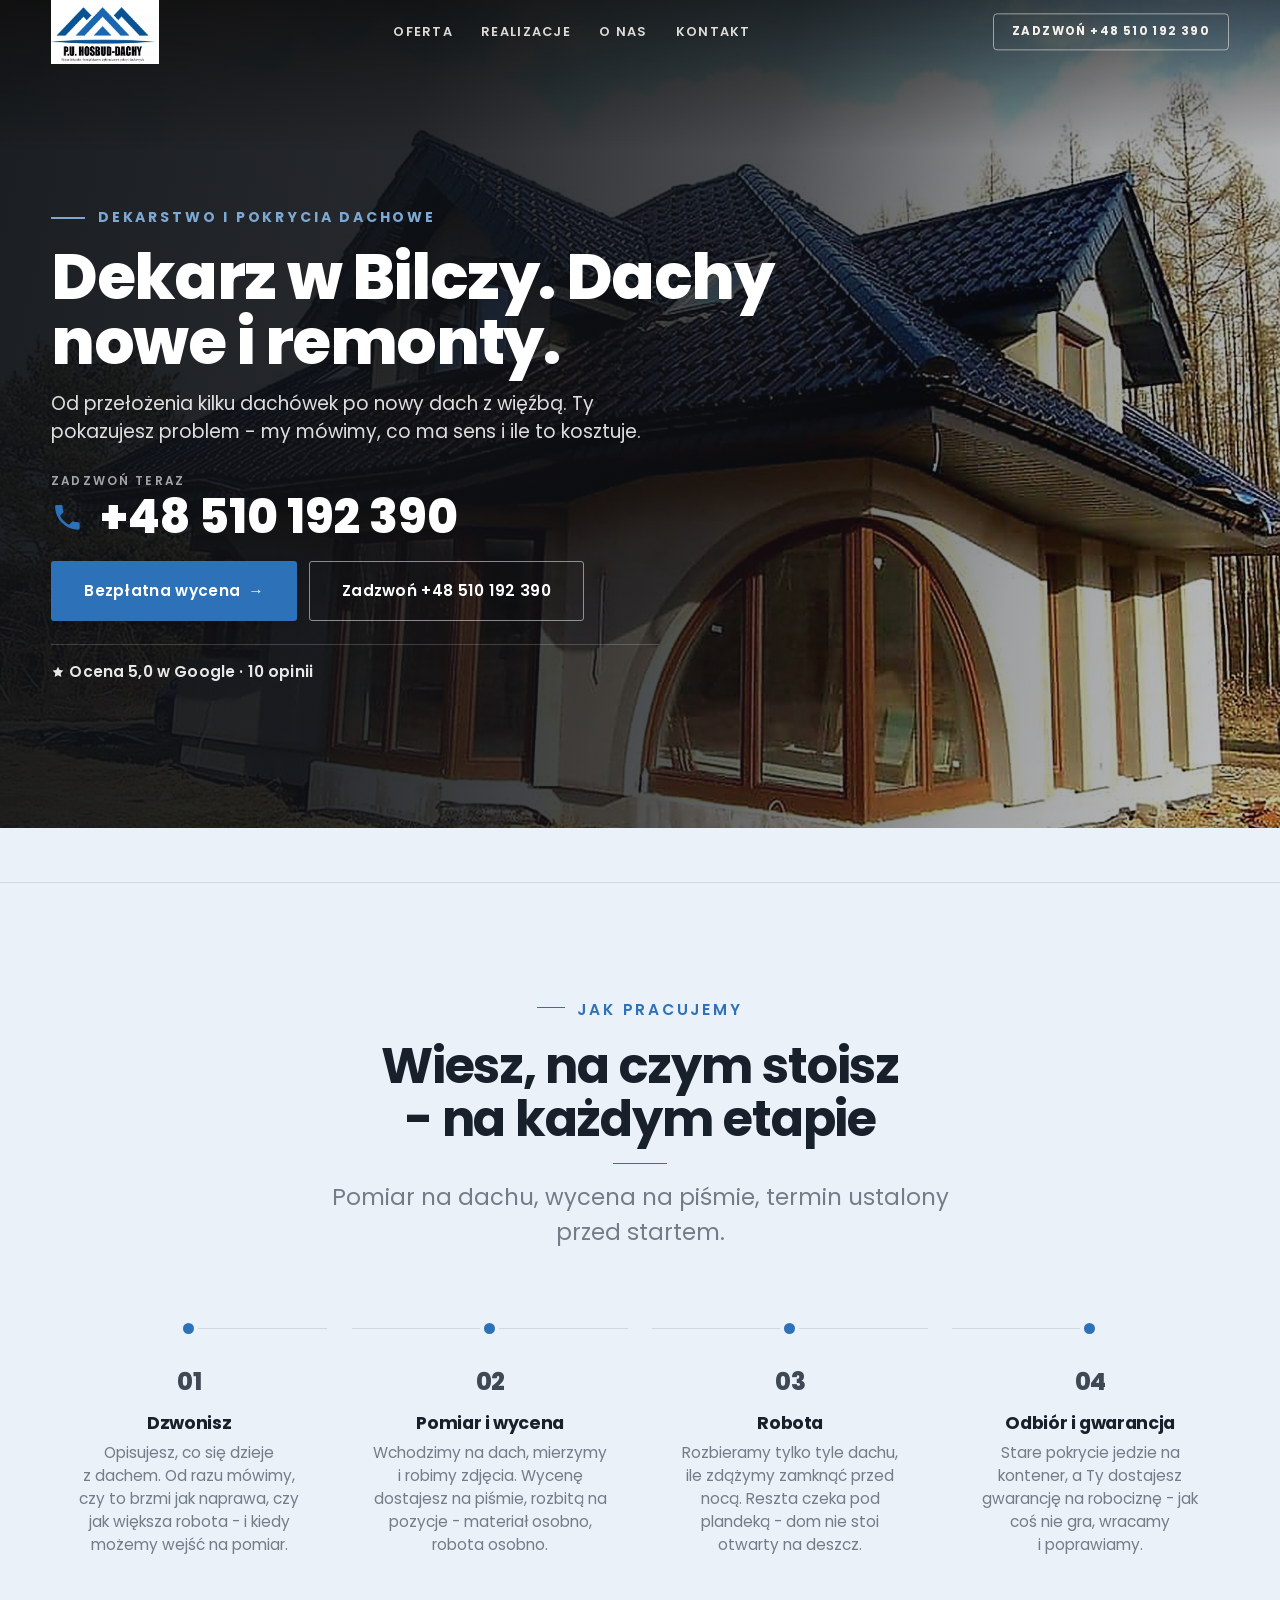
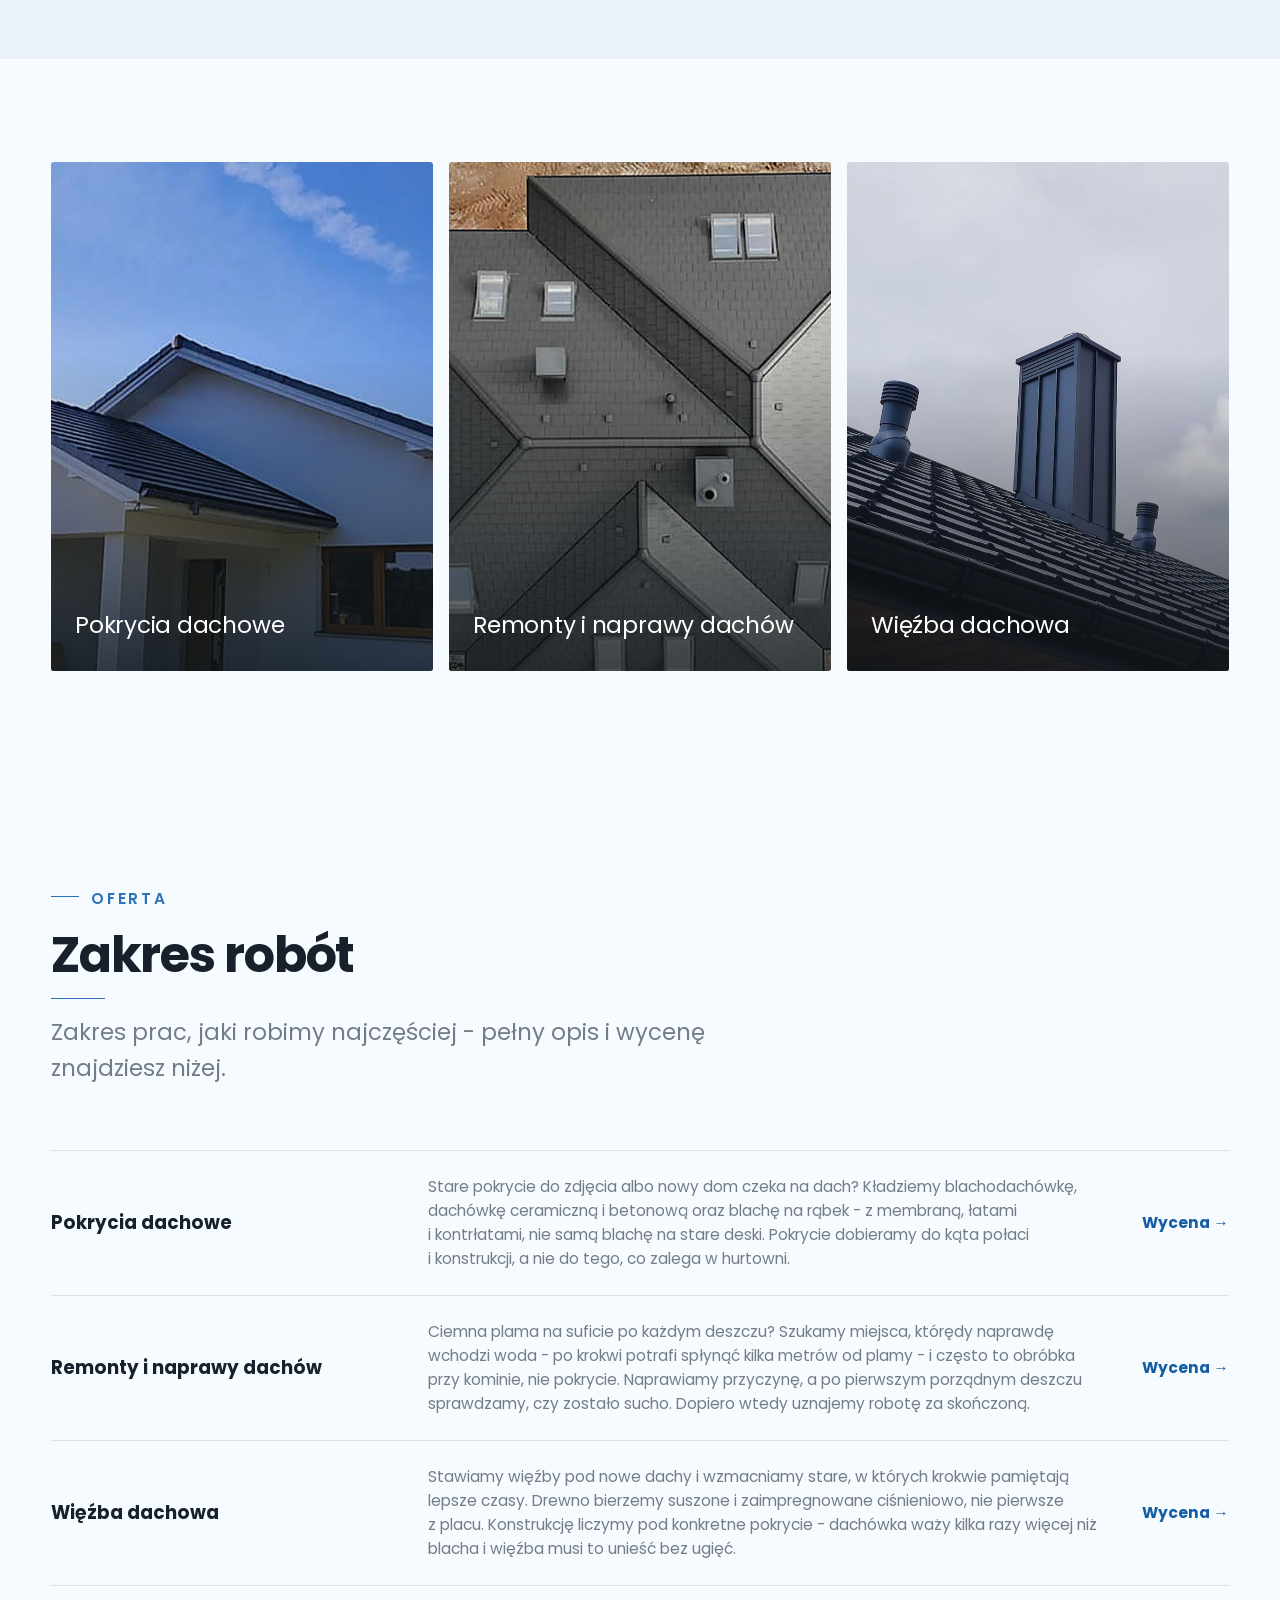
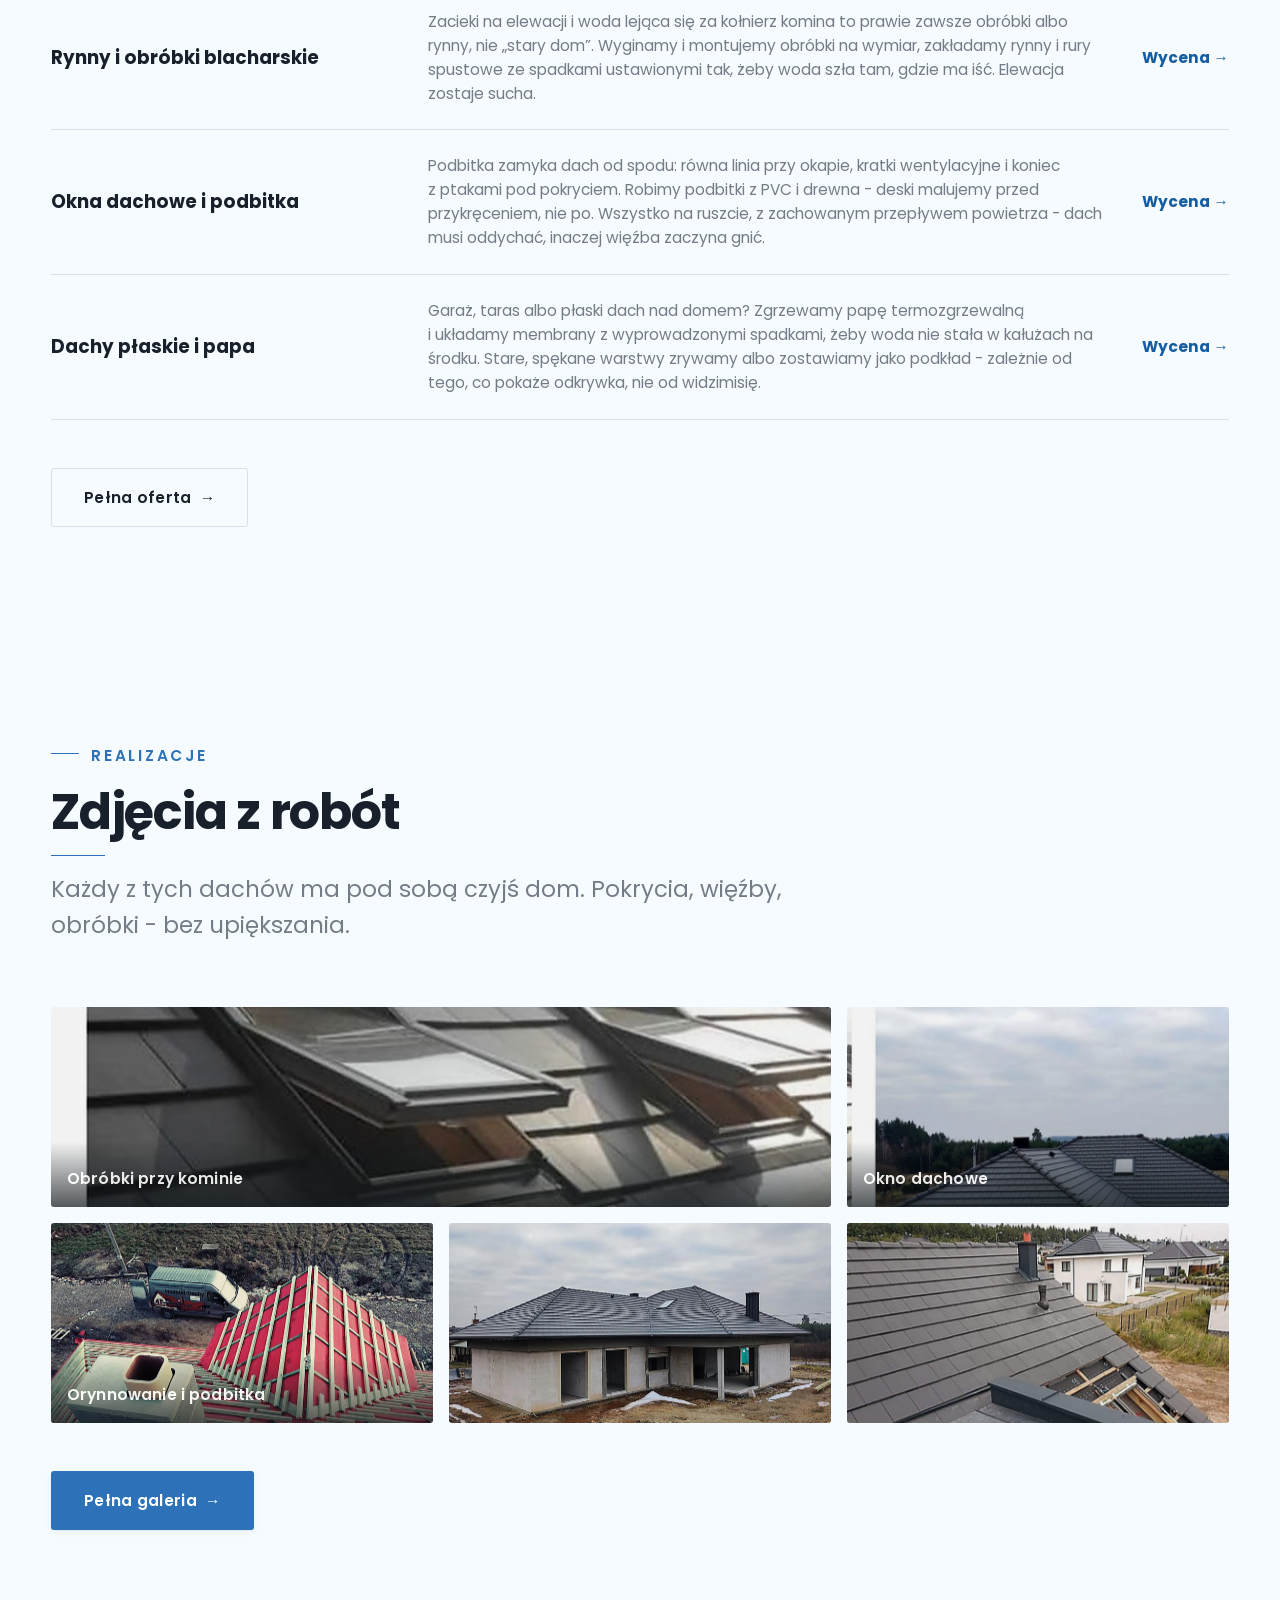
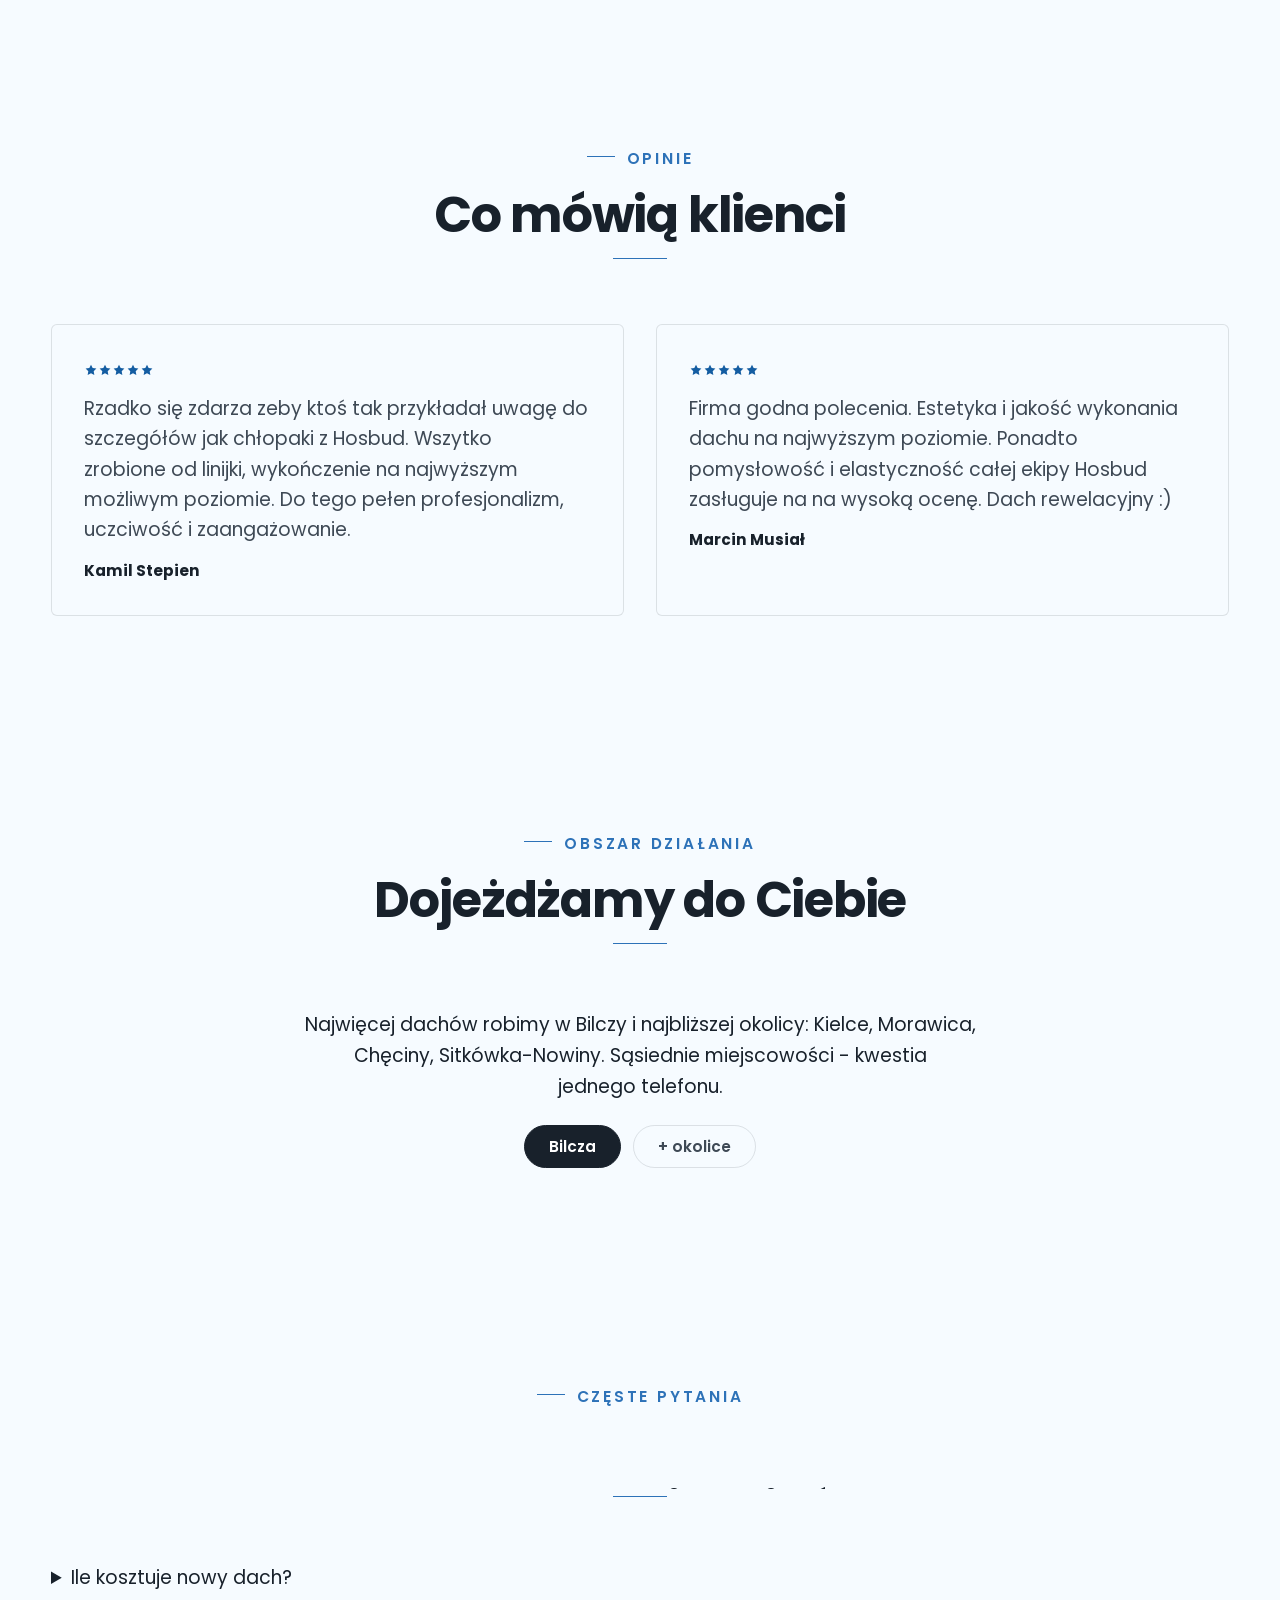
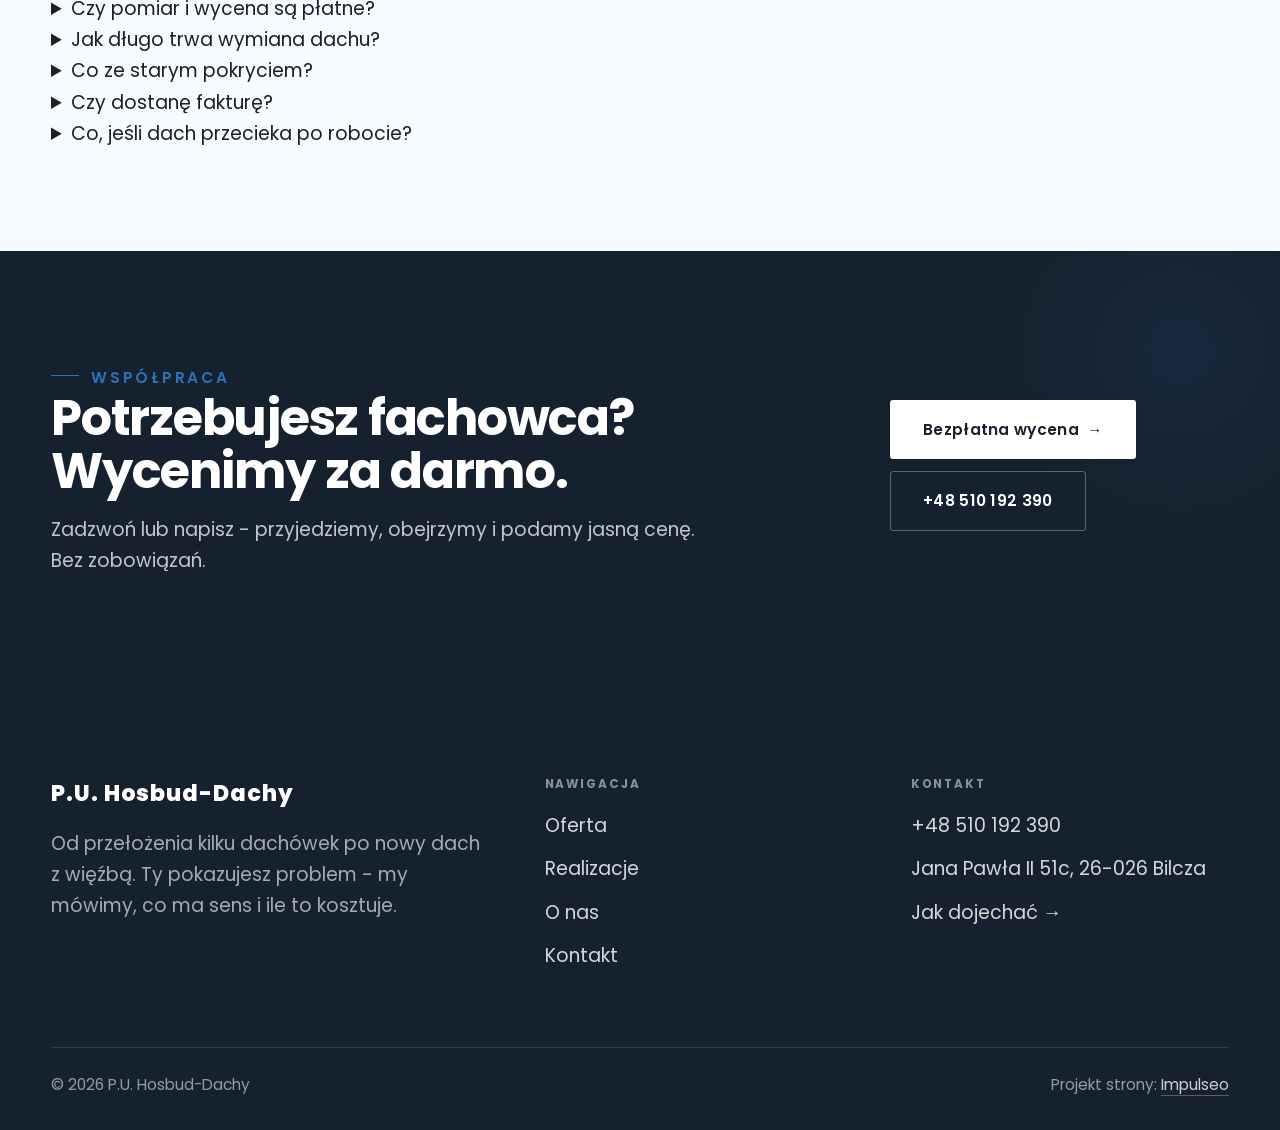
==== commit 9bc228c1: "[claude-edit][cmt:6f58b3c3-5a65-4da5-9aff-c9ea7d12e911] styl jak KMK Dachy: typografia Poppins (nagł" ====
--- a/index.html
+++ b/index.html
@@ -7,7 +7,7 @@
 <meta name="description" content="Dekarz w Bilczy: nowe pokrycia, remonty dachów, więźba, rynny i obróbki. Bezpłatny pomiar, cena przed robotą. Zadzwoń: +48 510 192 390.">
 <link rel="preconnect" href="https://fonts.googleapis.com">
 <link rel="preconnect" href="https://fonts.gstatic.com" crossorigin>
-<link href="https://fonts.googleapis.com/css2?family=Space+Grotesk:wght@500;600;700&family=Inter:wght@400;500;600&display=swap" rel="stylesheet">
+<link href="https://fonts.googleapis.com/css2?family=Poppins:wght@400;500;600;700;800&display=swap" rel="stylesheet">
 <link rel="stylesheet" href="assets/styles.css?v=2">
 </head>
 <body>
--- a/assets/styles.css
+++ b/assets/styles.css
@@ -52,8 +52,8 @@
 
   --hairline:1px solid var(--line);
 
-  --font-display:'Space Grotesk','Inter',sans-serif;
-  --font-body:'Inter',sans-serif;
+  --font-display:'Poppins',sans-serif;
+  --font-body:'Poppins',sans-serif;
 }
 
 *{box-sizing:border-box;margin:0;padding:0}
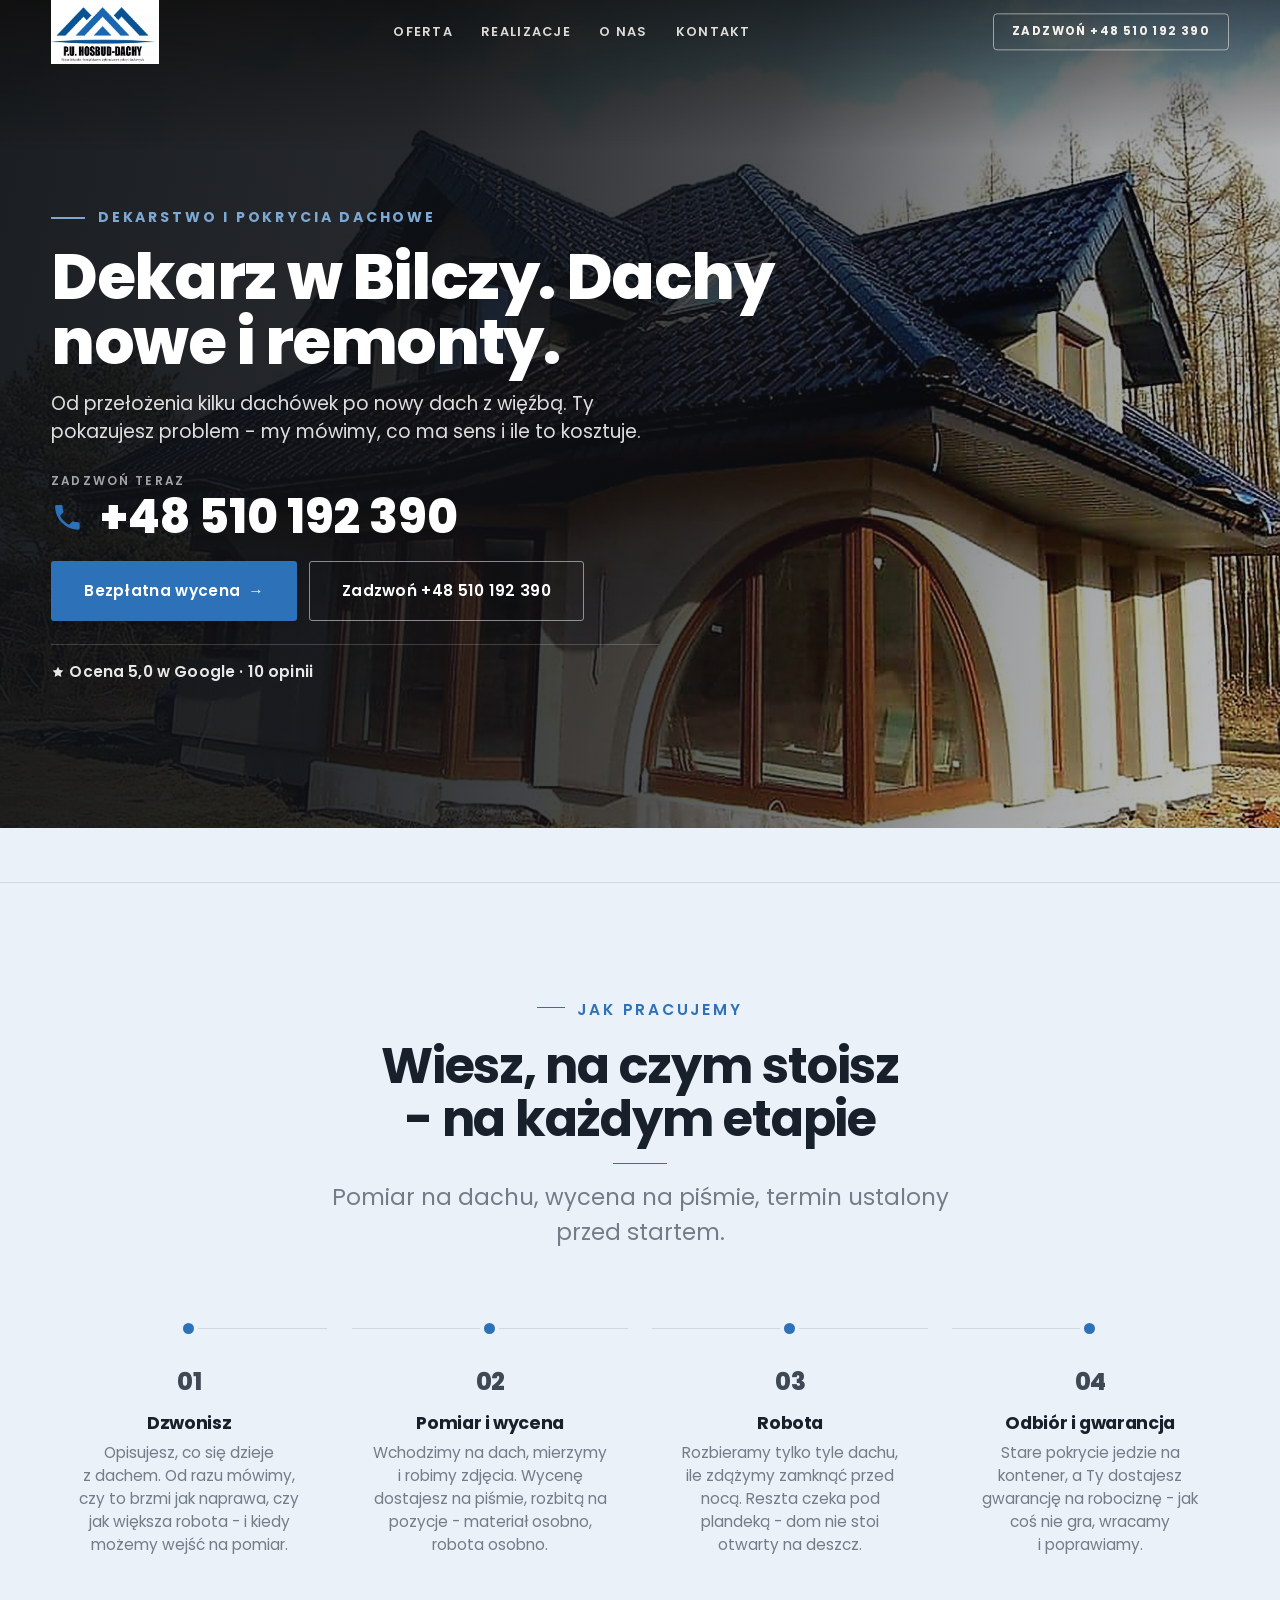
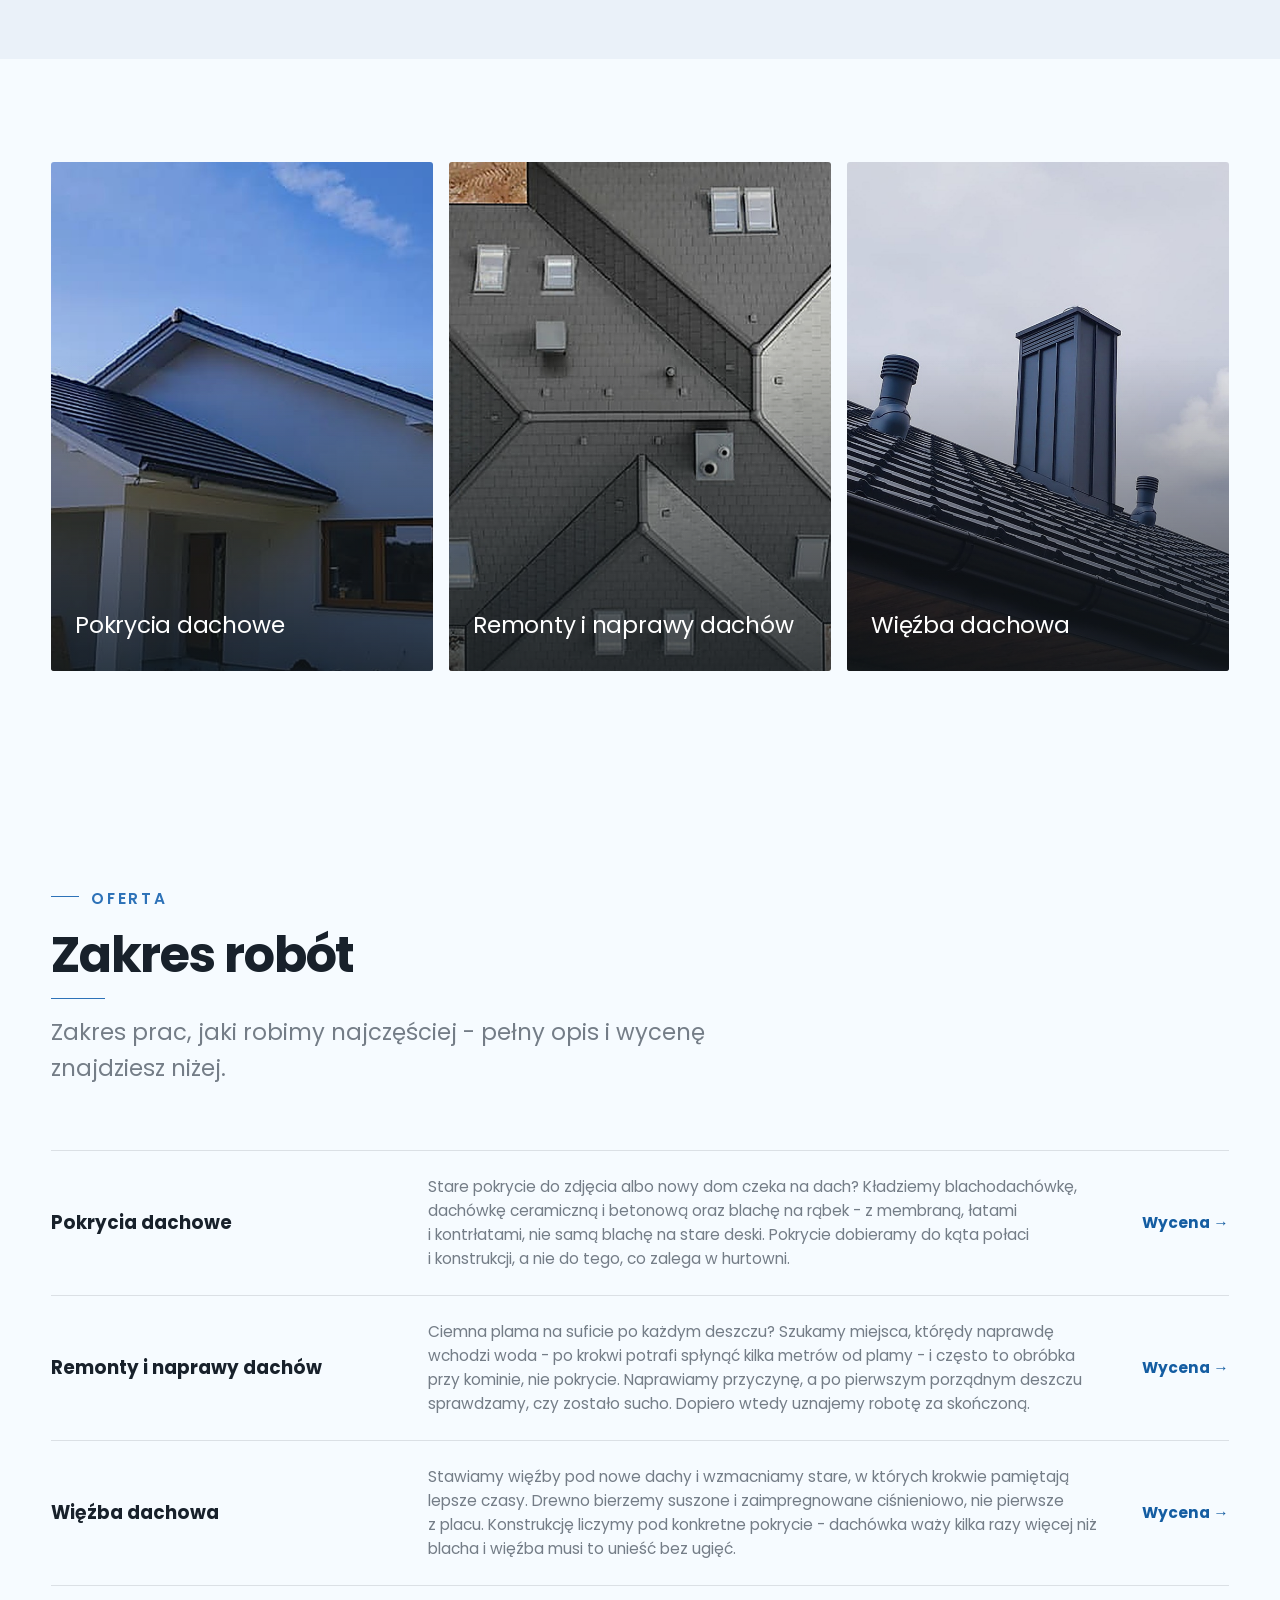
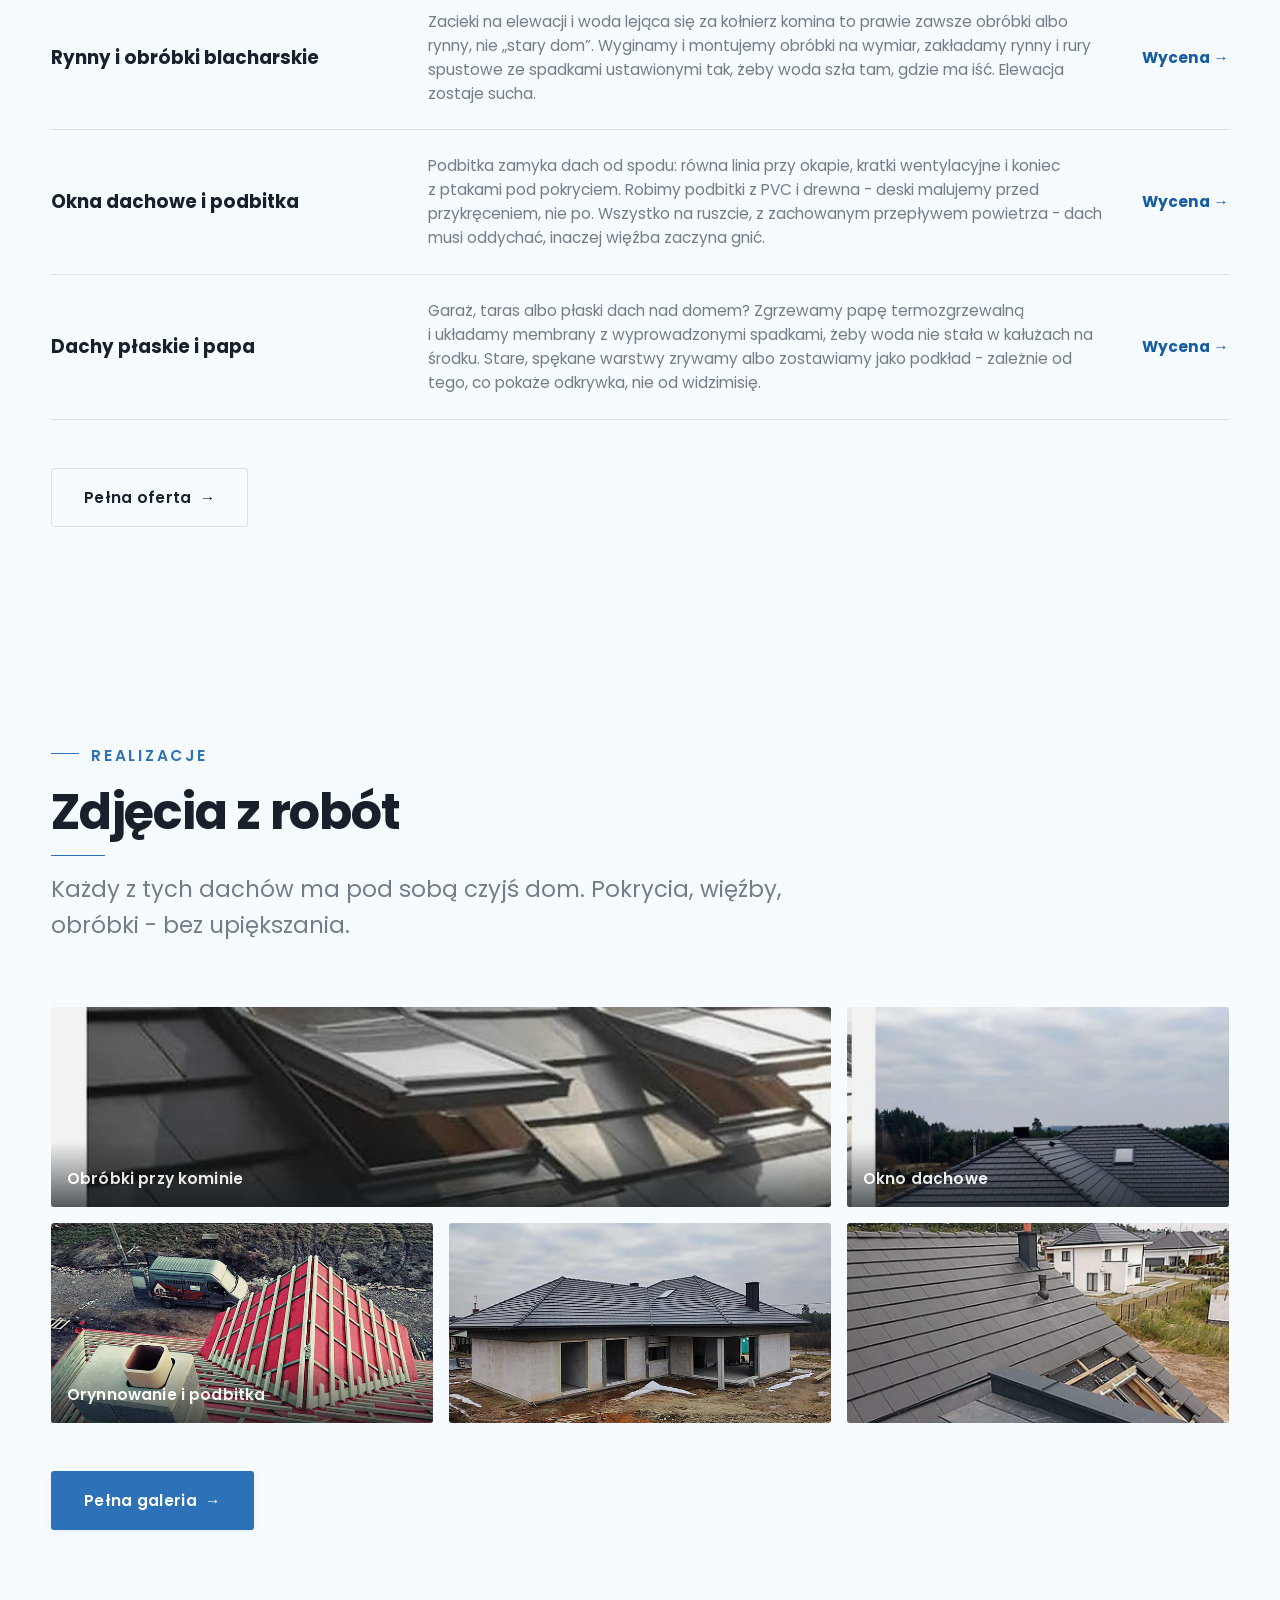
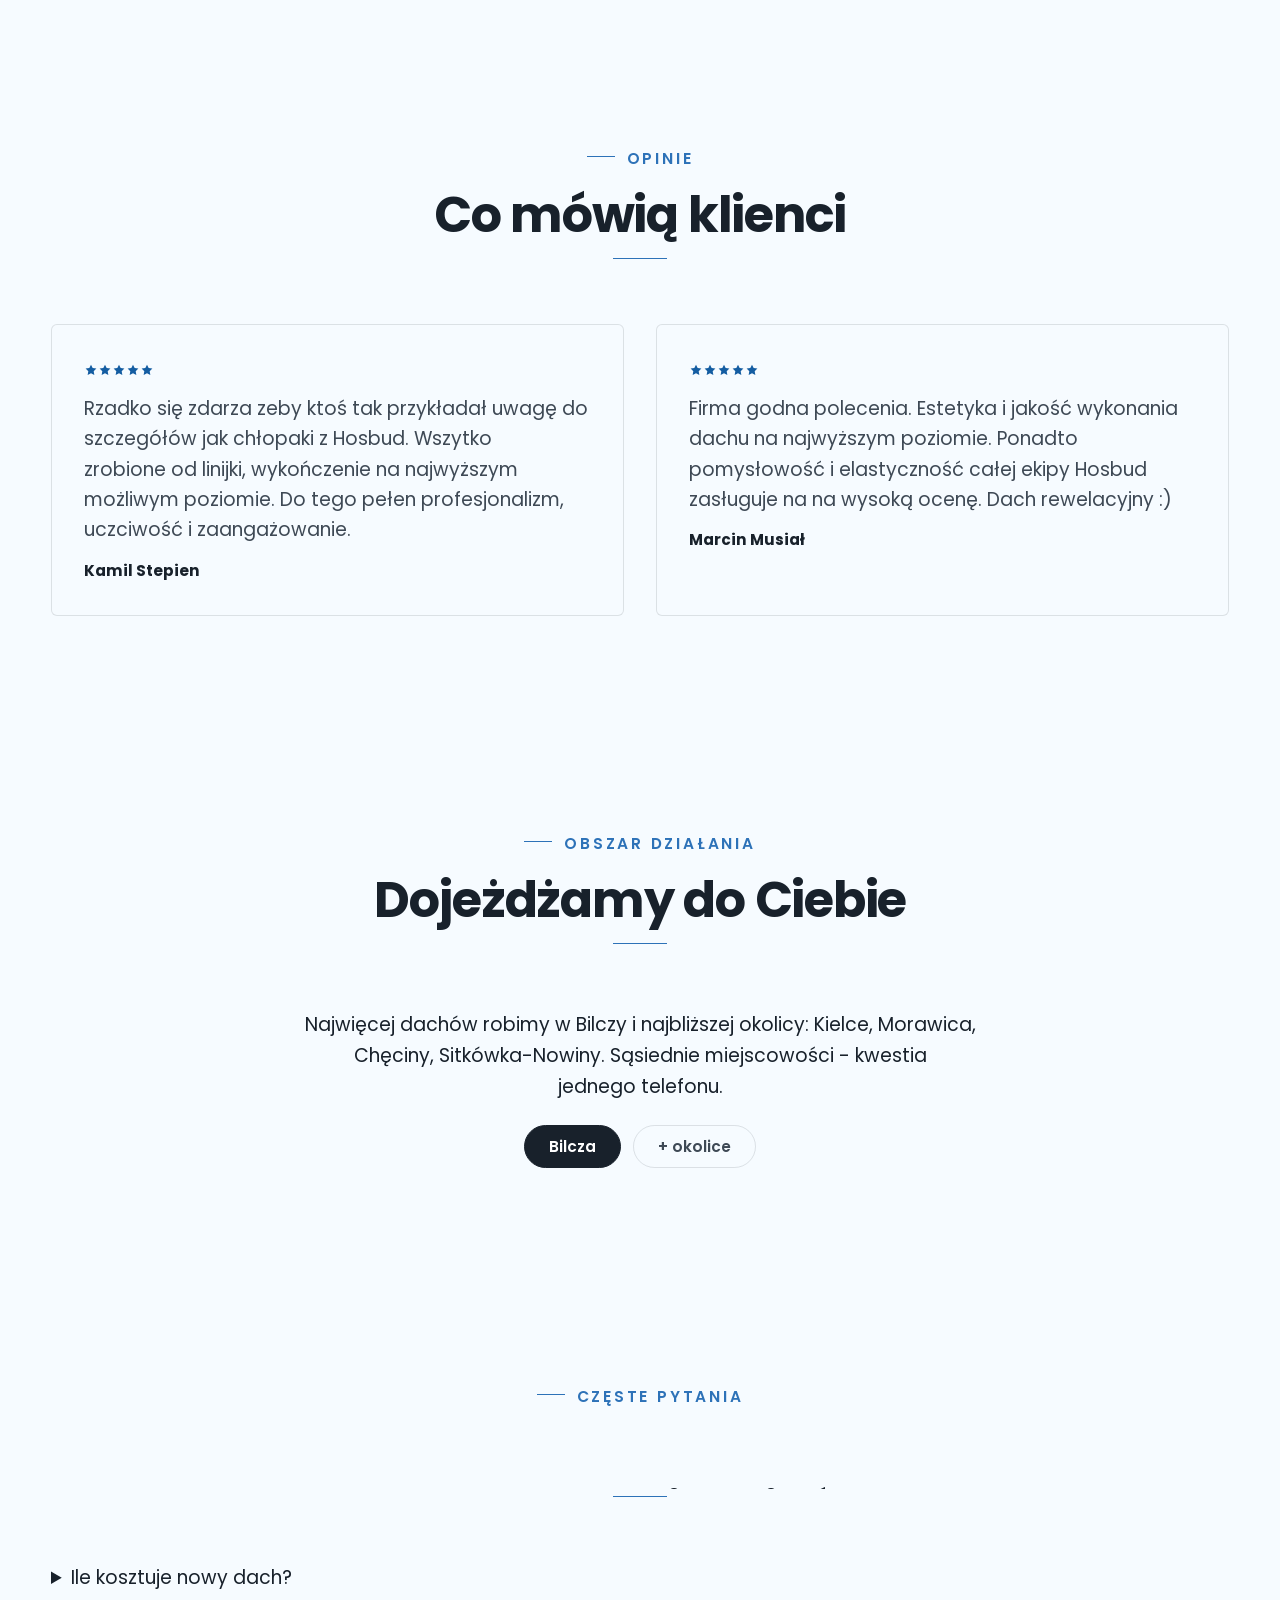
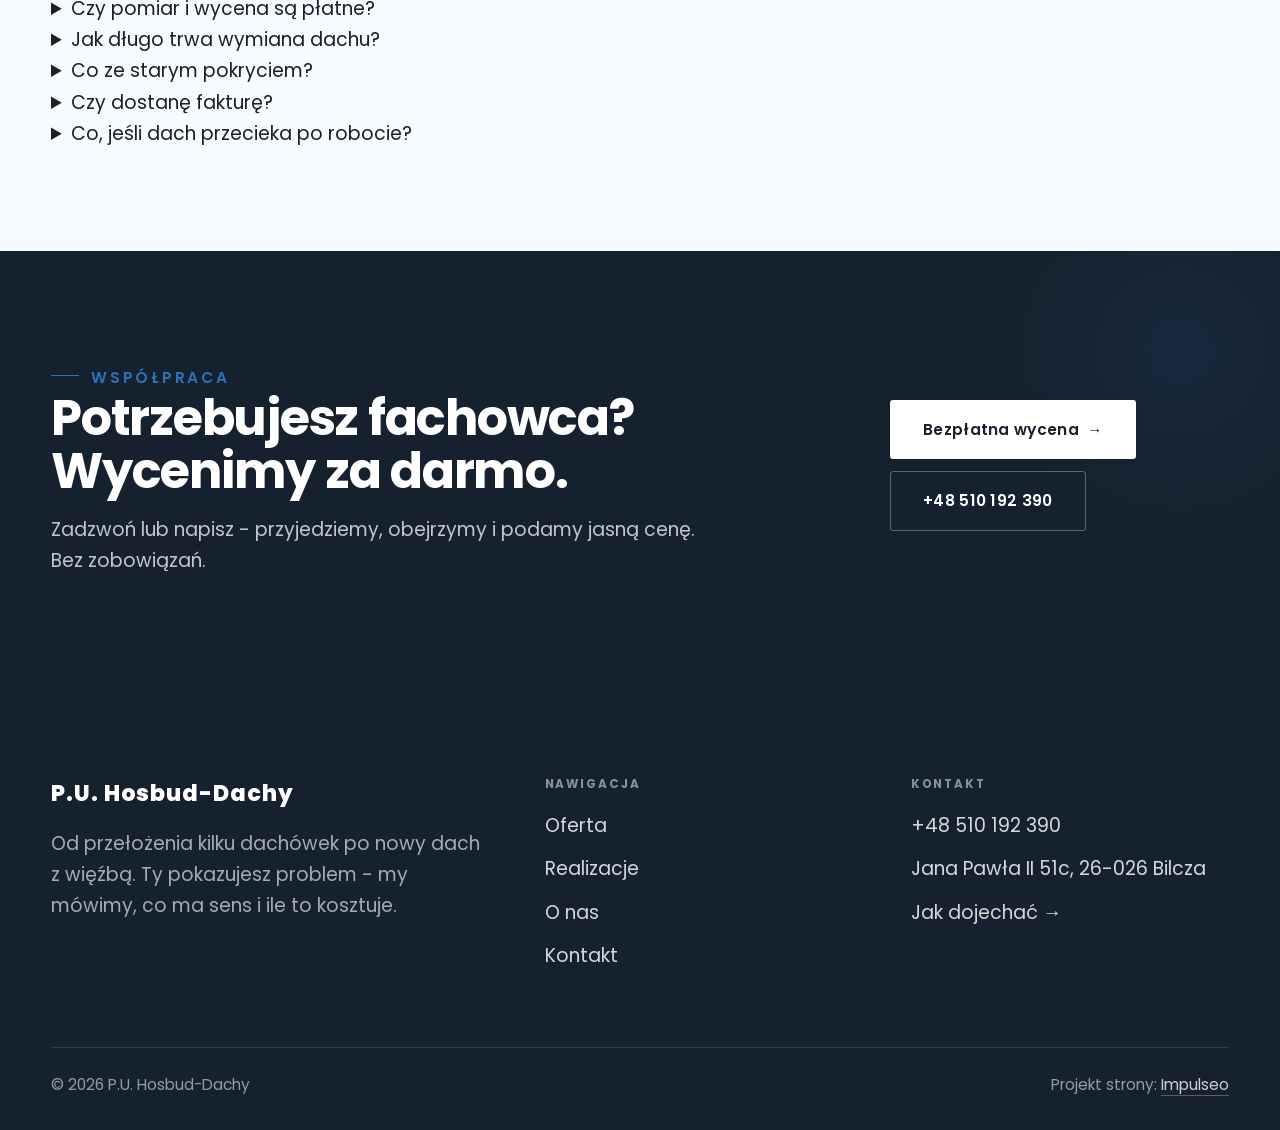
==== commit 04a62fe5: "Dema nie mogą wpadać do wyszukiwarek: noindex na wszystkich podstronach" ====
--- a/index.html
+++ b/index.html
@@ -1,6 +1,7 @@
 <!DOCTYPE html>
 <html lang="pl">
 <head>
+<meta name="robots" content="noindex, nofollow">
 <meta charset="UTF-8">
 <meta name="viewport" content="width=device-width, initial-scale=1.0">
 <title>P.U. Hosbud-Dachy - dekarstwo i pokrycia dachowe</title>
